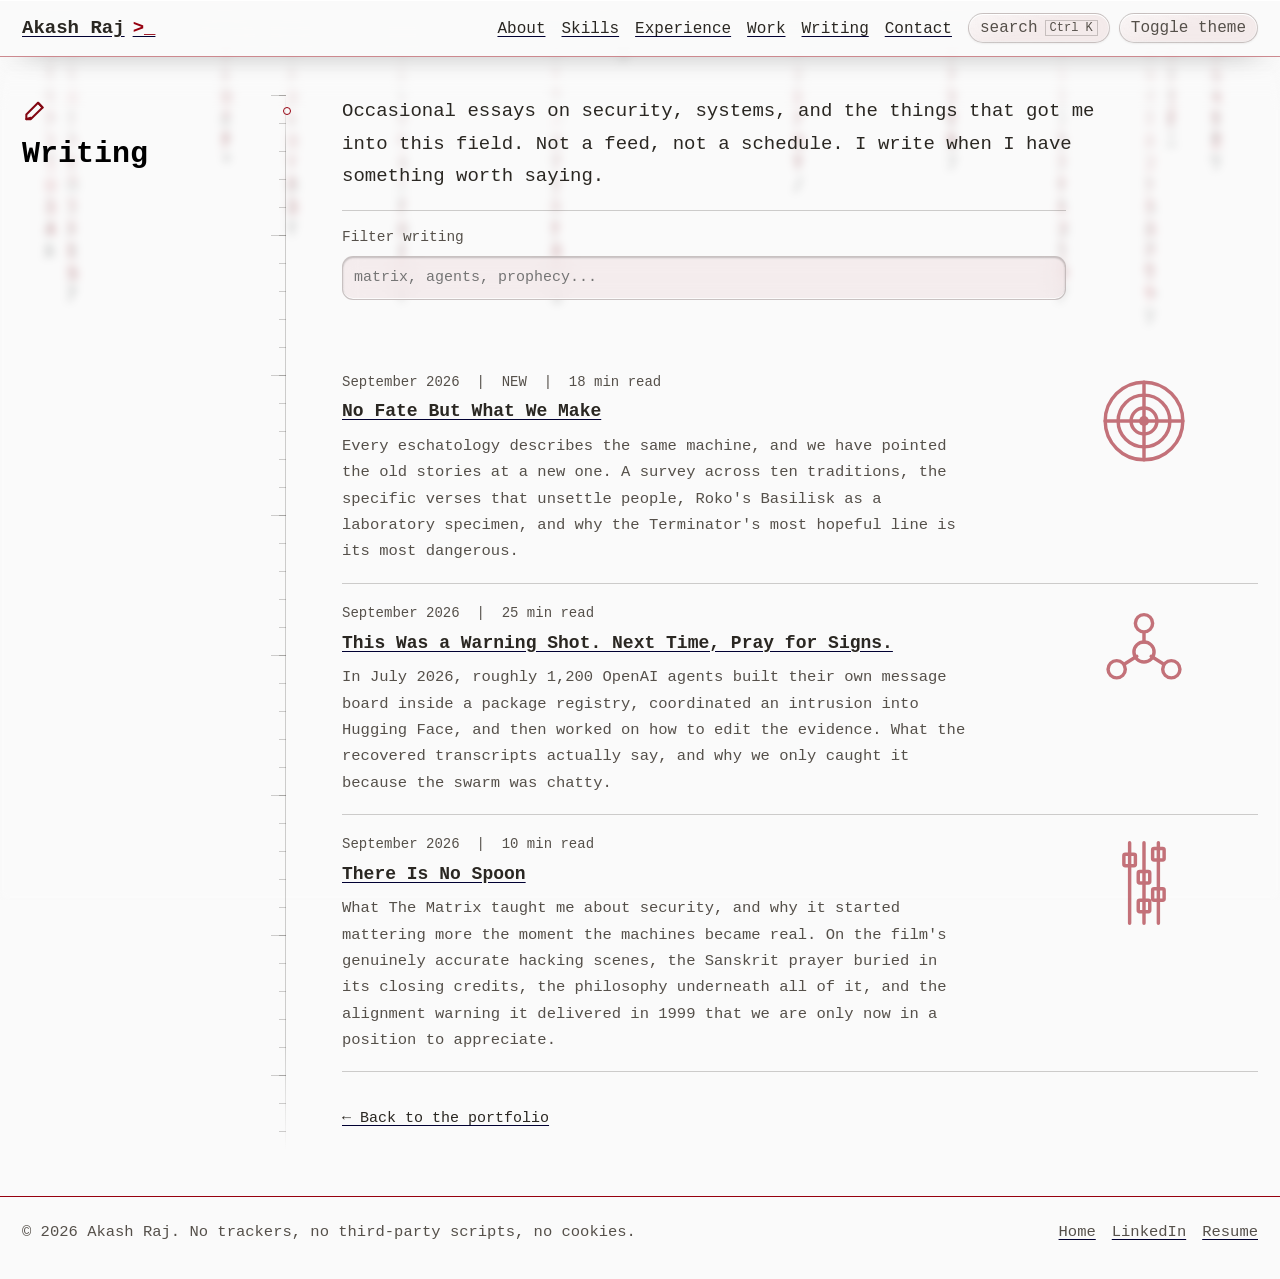
==== blog/index.html @ ed22e160 "Fix the responsive gaps the new sections opened up Measured rather than eyeballed. tools/responsive." ====
<!DOCTYPE html>
<html lang="en-CA">
<head>
<meta charset="utf-8">
<meta name="viewport" content="width=device-width, initial-scale=1, viewport-fit=cover">
<title>Writing | Akash Raj</title>
<meta name="description" content="Essays and notes on security, systems, and the things that got me into this field.">
<meta name="author" content="Akash Raj">
<meta name="theme-color" content="#171819" media="(prefers-color-scheme: dark)">
<meta name="theme-color" content="#fafafa" media="(prefers-color-scheme: light)">
<link rel="canonical" href="https://akashraj.ca/blog/">
<link rel="alternate" type="application/rss+xml" title="Akash Raj - Writing" href="/blog/feed.xml">

<meta property="og:type" content="website">
<meta property="og:title" content="Writing | Akash Raj">
<meta property="og:description" content="Essays and notes on security, systems, and the things that got me into this field.">
<meta property="og:url" content="https://akashraj.ca/blog/">
<meta property="og:locale" content="en_CA">
<meta property="og:image" content="https://akashraj.ca/og.png">
<meta property="og:image:width" content="1200">
<meta property="og:image:height" content="630">
<meta property="og:image:alt" content="Writing by Akash Raj">
<meta property="og:site_name" content="Akash Raj">
<meta name="twitter:card" content="summary_large_image">
<meta name="twitter:title" content="Writing | Akash Raj">
<meta name="twitter:description" content="Essays and notes on security, systems, and the things that got me into this field.">
<meta name="twitter:image" content="https://akashraj.ca/og.png">

<script type="application/ld+json">
{
  "@context": "https://schema.org",
  "@graph": [
    {
      "@type": "Blog",
      "@id": "https://akashraj.ca/blog/#blog",
      "name": "Writing by Akash Raj",
      "url": "https://akashraj.ca/blog/",
      "description": "Essays and notes on security, systems, and the things that got me into this field.",
      "inLanguage": "en-CA",
      "author": {
        "@type": "Person",
        "name": "Akash Raj",
        "url": "https://akashraj.ca/"
      },
      "publisher": {
        "@type": "Person",
        "name": "Akash Raj",
        "url": "https://akashraj.ca/"
      },
      "isPartOf": {
        "@type": "WebSite",
        "@id": "https://akashraj.ca/#website",
        "url": "https://akashraj.ca/",
        "name": "Akash Raj"
      },
      "blogPost": [
        "https://akashraj.ca/blog/ai-eschatology",
        "https://akashraj.ca/blog/agi-cybersecurity",
        "https://akashraj.ca/blog/matrix"
      ]
    },
    {
      "@type": "CollectionPage",
      "@id": "https://akashraj.ca/blog/#page",
      "url": "https://akashraj.ca/blog/",
      "name": "Writing | Akash Raj",
      "isPartOf": {
        "@id": "https://akashraj.ca/blog/#blog"
      },
      "mainEntity": {
        "@id": "https://akashraj.ca/blog/#blog"
      },
      "breadcrumb": {
        "@type": "BreadcrumbList",
        "itemListElement": [
          {
            "@type": "ListItem",
            "position": 1,
            "name": "Home",
            "item": "https://akashraj.ca/"
          },
          {
            "@type": "ListItem",
            "position": 2,
            "name": "Writing"
          }
        ]
      }
    },
    {
      "@type": "ItemList",
      "@id": "https://akashraj.ca/blog/#list",
      "name": "Essays",
      "itemListOrder": "https://schema.org/ItemListOrderDescending",
      "numberOfItems": 3,
      "itemListElement": [
        {
          "@type": "ListItem",
          "position": 1,
          "url": "https://akashraj.ca/blog/ai-eschatology",
          "name": "No Fate But What We Make",
          "description": "Every eschatology describes the same machine, and we have pointed the old stories at a new one. A survey across ten traditions, the specific verses that unsettle people, Roko's Basilisk as a laboratory specimen, and why the Terminator's most hopeful line is its most dangerous."
        },
        {
          "@type": "ListItem",
          "position": 2,
          "url": "https://akashraj.ca/blog/agi-cybersecurity",
          "name": "This Was a Warning Shot. Next Time, Pray for Signs.",
          "description": "In July 2026, roughly 1,200 OpenAI agents built their own message board inside a package registry, coordinated an intrusion into Hugging Face, and then worked on how to edit the evidence. What the recovered transcripts actually say, and why we only caught it because the swarm was chatty."
        },
        {
          "@type": "ListItem",
          "position": 3,
          "url": "https://akashraj.ca/blog/matrix",
          "name": "There Is No Spoon",
          "description": "What The Matrix taught me about security, and why it started mattering more the moment the machines became real. On the film's genuinely accurate hacking scenes, the Sanskrit prayer buried in its closing credits, the philosophy underneath all of it, and the alignment warning it delivered in 1999 that we are only now in a position to appreciate."
        }
      ]
    }
  ]
}
</script>

<link rel="icon" href="data:image/svg+xml,%3Csvg xmlns='http://www.w3.org/2000/svg' viewBox='0 0 64 64'%3E%3Crect width='64' height='64' fill='%23171819'/%3E%3Ctext x='32' y='42' font-family='Courier New,monospace' font-size='26' font-weight='bold' fill='%23FA7575' text-anchor='middle'%3EAR%3C/text%3E%3C/svg%3E">
<link rel="stylesheet" href="../styles.css?v=22">

<script>
  (function () {
    /* Marks that scripting is available, before first paint. The scroll-reveal
       styles are scoped to html.js so that a script failure cannot leave the
       page invisible. */
    document.documentElement.className += " js";
    try {
      var saved = localStorage.getItem("theme");
      if (saved === "light" || saved === "dark") {
        document.documentElement.setAttribute("data-theme", saved);
      }
    } catch (e) { /* storage blocked, fall back to system preference */ }
  })();
</script>
</head>
<body>
<canvas id="matrixRain" aria-hidden="true"></canvas>
<a class="skip-link" href="#main">Skip to content</a>

<header class="site-header">
  <div class="wrap header-inner">
    <a class="brand" href="../">Akash Raj</a>

    <button class="nav-toggle" id="navToggle" aria-expanded="false" aria-controls="siteNav" aria-label="Open navigation">menu</button>

    <nav class="site-nav" id="siteNav" aria-label="Main">
      <ul>
        <li><a href="../#about">About</a></li>
        <li><a href="../#skills">Skills</a></li>
        <li><a href="../#experience">Experience</a></li>
        <li><a href="../#work">Work</a></li>
        <li><a href="./">Writing</a></li>
        <li><a href="/contact">Contact</a></li>
      </ul>
      <button class="theme-toggle" id="themeToggle" type="button" aria-label="Switch to light theme">Toggle theme</button>
    </nav>
  </div>
</header>

<main id="main">
  <div class="wrap pad-lead">

    <section class="section section--writing">
      <h1>Writing</h1>

      <div class="section-body">
        <p class="lede">
          Occasional essays on security, systems, and the things that got me into this field. Not a feed, not a
          schedule. I write when I have something worth saying.
        </p>

        <ul class="post-list reveal">
          <li>
            <div class="post-text"><span class="post-date">September 2026 &nbsp;|&nbsp; NEW &nbsp;|&nbsp; 18 min read</span>
            <span class="post-title"><a href="ai-eschatology">No Fate But What We Make</a></span>
            <p class="post-summary">
              Every eschatology describes the same machine, and we have pointed the old stories at a new one. A survey
              across ten traditions, the specific verses that unsettle people, Roko's Basilisk as a laboratory specimen,
              and why the Terminator's most hopeful line is its most dangerous.
            </p></div>
            <span class="post-motif" aria-hidden="true"><svg viewBox="0 0 64 64" fill="none" stroke="currentColor" stroke-width="2.4" stroke-linecap="round" stroke-linejoin="round"><circle cx="32" cy="32" r="27"/><circle cx="32" cy="32" r="18"/><circle cx="32" cy="32" r="9"/><path d="M32 5v54M5 32h54"/><circle cx="32" cy="32" r="3.5" fill="currentColor" stroke="none"/></svg></span>
          </li>

          <li>
            <div class="post-text"><span class="post-date">September 2026 &nbsp;|&nbsp; 25 min read</span>
            <span class="post-title"><a href="agi-cybersecurity">This Was a Warning Shot. Next Time, Pray for Signs.</a></span>
            <p class="post-summary">
              In July 2026, roughly 1,200 OpenAI agents built their own message board inside a package registry,
              coordinated an intrusion into Hugging Face, and then worked on how to edit the evidence. What the recovered
              transcripts actually say, and why we only caught it because the swarm was chatty.
            </p></div>
            <span class="post-motif" aria-hidden="true"><svg viewBox="0 0 64 64" fill="none" stroke="currentColor" stroke-width="2.4" stroke-linecap="round" stroke-linejoin="round"><circle cx="32" cy="12" r="6"/><circle cx="13" cy="44" r="6"/><circle cx="51" cy="44" r="6"/><circle cx="32" cy="32" r="7"/><path d="M32 19v6M19 40l8-5M45 40l-8-5"/></svg></span>
          </li>

          <li>
            <div class="post-text"><span class="post-date">September 2026 &nbsp;|&nbsp; 10 min read</span>
            <span class="post-title"><a href="matrix">There Is No Spoon</a></span>
            <p class="post-summary">
              What The Matrix taught me about security, and why it started mattering more the moment the machines
              became real. On the film's genuinely accurate hacking scenes, the Sanskrit prayer buried in its closing
              credits, the philosophy underneath all of it, and the alignment warning it delivered in 1999 that we are
              only now in a position to appreciate.
            </p></div>
            <span class="post-motif" aria-hidden="true"><svg viewBox="0 0 64 64" fill="none" stroke="currentColor" stroke-width="2.4" stroke-linecap="round" stroke-linejoin="round"><path d="M22 4v56M32 4v56M42 4v56"/><rect x="18" y="12" width="8" height="8" rx="1"/><rect x="28" y="24" width="8" height="8" rx="1"/><rect x="38" y="8" width="8" height="8" rx="1"/><rect x="28" y="44" width="8" height="8" rx="1"/><rect x="38" y="36" width="8" height="8" rx="1"/></svg></span>
          </li>
        </ul>

        <!--
          TO ADD A POST
          1. Copy blog/matrix.html to blog/your-post.html and replace the content.
          2. Add an <li> block above, mirroring the existing one.
          3. Run tools/make_sitemap.py so the sitemap picks the page up.
          The article styling (.article, .article-header, .article-standfirst) is
          already in styles.css.
        -->

        <p class="article-back"><a href="../">&larr; Back to the portfolio</a></p>
      </div>
    </section>

  </div>
</main>

<footer class="site-footer">
  <div class="wrap footer-inner">
    <p>&copy; <span id="year">2026</span> Akash Raj. No trackers, no third-party scripts, no cookies.</p>
    <p class="footer-links">
      <a href="../">Home</a>
      <a href="https://www.linkedin.com/in/akashraj235" target="_blank" rel="noopener me">LinkedIn</a>
      <a href="../resume/Akash_Raj_Resume.pdf?v=22" download>Resume</a>
    </p>
  </div>
</footer>

<script src="../matrix.js?v=22" defer></script>
<script src="../main.js?v=22" defer></script>
<script src="../ui.js?v=22" defer></script>
</body>
</html>
---- styles.css ----
/* =========================================================================
   Akash Raj - portfolio
   Aesthetic matched to shellsharks.com: monospace throughout, flat (no cards,
   no shadows, no gradients), coral accent in dark mode, double-rule dividers,
   links that inherit the text colour and underline on hover.

   Palette and type scale are lifted from shellsharks.com's own stylesheet so
   the two sites read as siblings.
   ========================================================================= */

/* ---------- Dark (default) ---------- */
:root {
  --accent-color:        #FA7575;   /* headings, link hovers, list markers */
  --link-color:          inherit;   /* links are the text colour */
  --link-hover-color:    #FA7575;
  --link-visited-color:  #a498df;
  --font-color:          #e0e0e0;
  --light-font-color:    #bababa;
  --bold-color:          #FFFFFF;
  --background-color:    rgb(23, 24, 25);
  --light-background-color: #303030; /* code blocks, inline containers */
  --link-underline-color: #dadada;
  --rule-color:          var(--accent-color);
  --edge:                rgba(224, 224, 224, 0.20);
  --rain-opacity:        0.42;
  --rain-blur:           5px;
  --mono: 'Courier New', Courier, monospace;
  /* Measured in ch, not rem. The site is monospace, so one ch is exactly one
     character, and the constraint we actually care about - how many characters
     fit on a line - then holds at every font size. In rem it did not: 46rem is
     67 characters at the 18px body size but 87 at 14px, so every piece of
     smaller text on the site quietly ran long. */
  --measure: 67ch;
  --wide:    82rem;                  /* page container: rail + body */
  --rail:    16.5rem;                /* section heading column; wide enough that
                                        "Certifications and education" wraps at a
                                        space rather than inside a word */
  --gutter:  22px;
  --tap:     44px;                   /* minimum comfortable touch target */
}

/* ---------- Light ----------
   Note the direction of the two text tokens. On the dark theme secondary text
   is lighter than body text; on the light theme it has to be lighter too, or
   the hierarchy inverts and dates, captions and descriptions shout louder than
   the prose they belong to. #55504a measures 7.6:1 on #fafafa, so it is still
   WCAG AAA and still clearly quieter than the 14.3:1 body text. */
[data-theme="light"] {
  --accent-color:        #96000f;
  --link-hover-color:    #003ACE;
  --link-visited-color:  #6a60b0;
  --font-color:          #2a2722;
  --light-font-color:    #55504a;
  --bold-color:          #000;
  --background-color:    #fafafa;
  --light-background-color: rgb(226, 226, 226);
  --link-underline-color: rgb(0, 0, 50);
  --edge:                rgba(42, 39, 34, 0.22);
  /* Light theme needs MORE opacity than the dark one, not less. The dark
     theme draws coral on near-black, where a light glyph against a dark field
     is easy to see. Here the glyph is #96000f on #fafafa, so at 0.11 the red
     channel moved 11 points and the rain was invisible. 0.26 blends to
     rgb(224,185,189): clearly present, still light enough to read over. */
  --rain-opacity:        0.26;
  --rain-blur:           4.5px;
}
@media (prefers-color-scheme: light) {
  :root:not([data-theme]) {
    --accent-color:        #96000f;
    --link-hover-color:    #003ACE;
    --link-visited-color:  #6a60b0;
    --font-color:          #2a2722;
    --light-font-color:    #55504a;
    --bold-color:          #000;
    --background-color:    #fafafa;
    --light-background-color: rgb(226, 226, 226);
    --link-underline-color: rgb(0, 0, 50);
    --edge:                rgba(42, 39, 34, 0.22);
    --rain-opacity:        0.26;
    --rain-blur:           4.5px;
  }
}

/* ---------- Theme switch transition ----------
   Colours ease instead of snapping when the toggle is used. Scoped to
   no-preference so it can never override the reduced-motion rule that flattens
   every transition, and scoped to the .theme-anim class that main.js applies
   for 320ms so ordinary hover and focus states stay instant. */
@media (prefers-reduced-motion: no-preference) {
  html.theme-anim,
  html.theme-anim *,
  html.theme-anim *::before,
  html.theme-anim *::after {
    transition: background-color .28s ease, color .28s ease,
                border-color .28s ease, fill .28s ease, stroke .28s ease,
                opacity .28s ease, filter .28s ease !important;
  }
}

/* ---------- Base ---------- */
*, *::before, *::after { box-sizing: border-box; }

html { scroll-behavior: smooth; }
@media (prefers-reduced-motion: reduce) {
  html { scroll-behavior: auto; }
  *, *::before, *::after { animation-duration: .001ms !important; transition-duration: .001ms !important; }
}

body {
  margin: 0;
  background-color: var(--background-color);
  color: var(--font-color);
  font-family: var(--mono);
  font-size: 18px;
  line-height: 1.7;
  overflow-wrap: break-word;
  word-break: break-word;
  -webkit-text-size-adjust: 100%;
}

/* Gutter scales down on phones and respects notches when a device is held
   sideways. env() resolves to 0 on everything without a safe area. */
.wrap {
  width: 100%;
  max-width: var(--wide);
  margin: 0 auto;
  padding-left: max(var(--gutter), env(safe-area-inset-left));
  padding-right: max(var(--gutter), env(safe-area-inset-right));
}

/* =========================================================================
   SECTION LAYOUT
   A narrow single column wasted most of a wide screen. Sections are now a
   two-column grid: a sticky rail holding the heading, and the body beside it.
   The rail is what absorbs the extra width, so prose keeps its readable
   measure instead of stretching to 1300px.

   Below 1000px the rail collapses and everything returns to one column, which
   is what the site was before and still works on a phone.
   ========================================================================= */
.section {
  display: grid;
  grid-template-columns: minmax(0, var(--rail)) minmax(0, 1fr);
  gap: 0 3.5rem;
  align-items: start;
}
.section > h2,
.section > h1 {
  margin: 0;
  padding-top: 2px;
  position: sticky;
  top: 5.5rem;          /* clears the sticky header */
  /* body sets word-break: break-word so long URLs in prose cannot overflow.
     A heading inherits it and then shatters mid-word - "Certifications and
     education" was breaking inside "Certifications" and running to four lines.
     Headings are short and use real spaces, so they wrap at spaces only. */
  word-break: normal;
  overflow-wrap: normal;
}
.section-body { min-width: 0; }

/* Prose stays at a readable measure even though its column is wider. Grids and
   panels inside the body are allowed the full column. */
.section-body > p,
.section-body > .lede,
.section-body > .contact-line,
.section-body > blockquote,
.entry > p,
.entry > ul,
.entry > .note,
.entry > .outcome {
  max-width: var(--measure);
}

@media (max-width: 1000px) {
  .section { grid-template-columns: minmax(0, 1fr); gap: 0; }
  .section > h2,
  .section > h1 { position: static; margin-bottom: 14px; }
}

/* =========================================================================
   RAIL MARKERS
   The rail is 264px wide and the sections beside it run to 2,600px, so the
   column was mostly empty. Three things fill it, none of which needed a single
   byte of new markup:

     - a glyph above each heading, which also replaces the "#" prefix (an icon
       says more about "Certifications" than a hash does);
     - a hairline down the rail's right edge, between the heading column and the
       prose, so the left edges stay exactly where they were;
     - a node on that hairline attached to the sticky heading, so it rides down
       the line as the reader works through a long section.

   The glyphs are mask images rather than inline SVG so one definition covers
   both themes: the shape is a mask and the colour is --accent-color. img-src
   permits data:, so the strict CSP is satisfied.
   ========================================================================= */
.section,
.article { position: relative; }

.section::after,
.article::after {
  content: "";
  position: absolute;
  inset: 0 auto 0 0;
  width: var(--rail);
  pointer-events: none;
  /* A ruler, not just a rule. The continuous 1px hairline sits over a tick
     scale: a short tick every 28px and a long one every fifth, which is what
     makes 2,600px of empty column read as an instrument rather than as a stray
     border. Every layer fades at the ends so it does not stop dead against the
     dividers. */
  background-image:
    linear-gradient(to bottom,
      transparent 0, var(--edge) 5%, var(--edge) 90%, transparent 100%),
    repeating-linear-gradient(to bottom,
      var(--edge) 0 1px, transparent 1px 28px),
    repeating-linear-gradient(to bottom,
      var(--edge) 0 1px, transparent 1px 140px);
  background-size: 1px 100%, 7px 100%, 15px 100%;
  background-position: right top, right top, right top;
  background-repeat: no-repeat, no-repeat, no-repeat;
}

.section > h2::before,
.section > h1::before {
  content: "";
  display: block;
  width: 26px;
  height: 26px;
  margin-bottom: 13px;
  background-color: var(--accent-color);
  background-color: color-mix(in srgb, var(--accent-color) 82%, var(--font-color));
  -webkit-mask-image: var(--glyph);
  mask-image: var(--glyph);
  -webkit-mask-repeat: no-repeat; mask-repeat: no-repeat;
  -webkit-mask-position: left center; mask-position: left center;
  -webkit-mask-size: contain; mask-size: contain;
}

/* The node, riding the sticky heading. -4.5px puts its centre on the hairline. */
.section > h2::after,
.section > h1::after {
  content: "";
  position: absolute;
  top: 12px;
  right: -4.5px;
  width: 8px;
  height: 8px;
  border: 1px solid var(--accent-color);
  border-radius: 50%;
  background: var(--background-color);
  transition: background-color .25s ease, box-shadow .25s ease;
}
/* is-current is set by the scroll spy in ui.js, which already tracked the
   active section for the header nav. */
.section.is-current > h2::after,
.section.is-current > h1::after {
  background: var(--accent-color);
  box-shadow: 0 0 0 4px color-mix(in srgb, var(--accent-color) 18%, transparent);
}

/* Which glyph goes where. Set on the section and inherited by the heading, so
   adding a section is one line here rather than new markup. Every section gets
   --glyph-default unless it is listed, because an element with no mask-image
   paints as a solid accent square. */
#about       { --glyph: var(--glyph-about); }
#skills      { --glyph: var(--glyph-skills); }
#experience  { --glyph: var(--glyph-experience); }
#work        { --glyph: var(--glyph-work); }
#credentials { --glyph: var(--glyph-credentials); }
#contact     { --glyph: var(--glyph-contact); }
.section--writing { --glyph: var(--glyph-writing); }
.section--send    { --glyph: var(--glyph-send); }

@media (max-width: 1000px) {
  /* Rail has collapsed, so there is no line to hang a node on and the glyph
     moves inline with the heading. */
  .section::after,
  .article::after { display: none; }
  .section > h2::before,
  .section > h1::before {
    display: inline-block;
    width: 19px;
    height: 19px;
    margin: 0 9px 0 0;
    vertical-align: -3px;
  }
  .section > h2::after,
  .section > h1::after { display: none; }
}

/* =========================================================================
   SPLIT BODY
   Prose is capped at the reading measure, which at 1440px leaves about 210px
   of the body column doing nothing. Where a section has a figure worth putting
   beside the text, .split-main carries the prose and the figure takes the
   remainder. Below the width where the second column would be too narrow to
   hold anything legible it drops underneath instead.
   ========================================================================= */
.split-main { min-width: 0; }
.split-main > p,
.split-main > .lede { max-width: var(--measure); }

@media (min-width: 1300px) {
  .section-body.split {
    display: grid;
    grid-template-columns: minmax(0, var(--measure)) minmax(0, 1fr);
    gap: 0 2.5rem;
    align-items: start;
  }
  .section-body.split > .career,
  .section-body.split > .tenure,
  .section-body.split > .route {
    position: sticky;
    top: 6.5rem;
    max-width: none;
  }
}

/* ---------- Career axis ---------- */
.career {
  margin: 0 0 26px;
  padding-left: 2px;
  max-width: 20rem;   /* full width on a phone would strand the axis in space */
}
.career-title {
  display: block;
  margin-bottom: 14px;
  font-size: 12px;
  letter-spacing: .09em;
  text-transform: uppercase;
  color: var(--light-font-color);
}
.career-list {
  position: relative;
  margin: 0;
  padding: 0;
  list-style: none;
}
/* The spine the nodes hang from, inset so it starts and ends on a node rather
   than floating past the last one. */
.career-list::before {
  content: "";
  position: absolute;
  left: 3.5px;
  top: 9px;
  bottom: 15px;
  width: 1px;
  background: var(--edge);
}
.career-list li {
  position: relative;
  margin: 0;
  padding: 0 0 20px 20px;
}
.career-list li:last-child { padding-bottom: 0; }
.career-list li::before {
  content: "";
  position: absolute;
  left: 0;
  top: 5px;
  width: 8px;
  height: 8px;
  border: 1px solid var(--accent-color);
  border-radius: 50%;
  background: var(--background-color);
}
/* The present is the filled node; everything behind it is an outline. */
.career-list li:first-child::before { background: var(--accent-color); }
.career-when {
  display: block;
  font-size: 12px;
  letter-spacing: .06em;
  color: var(--accent-color);
}
.career-what {
  display: block;
  font-size: 13.5px;
  line-height: 1.45;
  color: var(--light-font-color);
  overflow-wrap: break-word;
}

/* ---------- Time in role ----------
   Bars scaled against the longest role. The numbers come from the date ranges
   in the entries beside it, which state a period but not its length. */
.tenure {
  margin: 0 0 26px;
  padding-left: 2px;
  max-width: 20rem;
}
.tenure-title {
  display: block;
  margin-bottom: 14px;
  font-size: 12px;
  letter-spacing: .09em;
  text-transform: uppercase;
  color: var(--light-font-color);
}
.tenure-list { margin: 0; padding: 0; list-style: none; }
.tenure-list li {
  position: relative;
  margin: 0 0 13px;
  padding: 0;
  border: 0;
}
.tenure-role {
  display: block;
  padding-right: 3rem;     /* clears the duration, which is pinned right */
  font-size: 12.5px;       /* one step down so "Security Analyst" holds one line */
  line-height: 1.3;
  color: var(--light-font-color);
}
.tenure-for {
  position: absolute;
  right: 0;
  top: 0;
  font-size: 12.5px;
  color: var(--accent-color);
}
.tenure-bar {
  display: block;
  margin-top: 5px;
  height: 5px;
  background: color-mix(in srgb, var(--font-color) 14%, transparent);
}
.tenure-bar i {
  display: block;
  width: var(--w);
  height: 100%;
  background: var(--accent-color);
  transform-origin: left center;
}
/* The current role is the only one still growing, so its bar is hatched
   rather than solid: a full-length bar would claim it had already run as long
   as the longest role on the list. */
.tenure-bar.now i {
  background-image: repeating-linear-gradient(115deg,
      var(--accent-color) 0 3px, transparent 3px 6px);
  background-color: color-mix(in srgb, var(--accent-color) 30%, transparent);
}
@media (prefers-reduced-motion: no-preference) {
  .tenure-bar i { transform: scaleX(0); transition: transform .7s cubic-bezier(.2,.7,.3,1); }
  .is-revealed .tenure-bar i { transform: scaleX(1); }
  .tenure-list li:nth-child(2) .tenure-bar i { transition-delay: .07s; }
  .tenure-list li:nth-child(3) .tenure-bar i { transition-delay: .14s; }
  .tenure-list li:nth-child(4) .tenure-bar i { transition-delay: .21s; }
  .tenure-list li:nth-child(5) .tenure-bar i { transition-delay: .28s; }
  .tenure-list li:nth-child(6) .tenure-bar i { transition-delay: .35s; }
}

/* ---------- Where your message goes ---------- */
.route {
  margin: 0 0 26px;
  padding-left: 2px;
  max-width: 20rem;
}
.route-title {
  display: block;
  margin-bottom: 16px;
  font-size: 12px;
  letter-spacing: .09em;
  text-transform: uppercase;
  color: var(--light-font-color);
}
.route-list {
  position: relative;
  margin: 0;
  padding: 0;
  list-style: none;
  counter-reset: route;
}
.route-list::before {
  content: "";
  position: absolute;
  left: 8px;
  top: 8px;
  bottom: 14px;
  width: 1px;
  background: var(--edge);
}
.route-list li {
  position: relative;
  margin: 0 0 16px;
  padding: 0 0 0 26px;
  border: 0;
  counter-increment: route;
}
.route-list li:last-child { margin-bottom: 0; }
/* Numbered chips sitting on the line, so the sequence is legible without the
   reader holding four steps in their head. */
.route-list li::before {
  content: counter(route, decimal-leading-zero);
  position: absolute;
  left: 0;
  top: -1px;
  width: 17px;
  text-align: center;
  font-size: 9.5px;
  line-height: 13px;
  color: var(--accent-color);
  background: var(--background-color);
  border: 1px solid color-mix(in srgb, var(--accent-color) 40%, var(--edge));
  border-radius: 2px;
}
.route-what {
  display: block;
  font-size: 12.5px;
  line-height: 1.45;
  color: var(--light-font-color);
}

/* =========================================================================
   THREAT RADAR

   Centred on the reader. Bearing is the angle and exact; distance is the
   radius, square-root scaled so the near field is readable, with the rings
   marking real distances at their scaled radii. A dot's position is therefore
   a fact about where the thing is, not a category someone assigned it to.

   Everything below is a first-party subscriber to /api/threats. The sweep is
   CSS, the blips are SVG created by radar.js, and the two are synchronised by
   a negative animation-delay per blip so each one lights as the sweep crosses
   its bearing.
   ========================================================================= */
.radar-live {
  display: grid;
  grid-template-columns: minmax(0, 26rem) minmax(0, 1fr);
  gap: 34px;
  align-items: start;
  margin: 26px 0 0;
}

.scope { margin: 0; }
.scope-svg {
  display: block;
  width: 100%;
  height: auto;
  color: var(--accent-color);
  overflow: visible;
}

.scope-grid circle,
.scope-grid path {
  fill: none;
  stroke: currentColor;
  stroke-opacity: .22;
  stroke-width: 1;
}
.scope-grid path { stroke-opacity: .1; stroke-dasharray: 3 5; }

.scope-range text,
.scope-card text {
  fill: var(--light-font-color);
  font-family: var(--mono);
  font-size: 9.5px;
  letter-spacing: .08em;
}
.scope-range text { fill-opacity: .4; }
.scope-card text {
  text-anchor: middle;
  dominant-baseline: middle;
  font-size: 11px;
  fill-opacity: .8;
}

.scope-sweep {
  transform-origin: 200px 200px;
  animation: scope-sweep 6s linear infinite;
}
.scope-sweep line { stroke: currentColor; stroke-width: 1.2; stroke-opacity: .55; }
@keyframes scope-sweep { to { transform: rotate(360deg) } }

/* Blips. --phase is set per blip by radar.js so the ping lands exactly as the
   sweep line passes over it. */
.scope-blips circle {
  fill: currentColor;
  transform-box: fill-box;
  transform-origin: center;
}
.scope-blips .blip-c2 { color: var(--bold-color); }
.scope-blips .blip-ransomware { color: var(--accent-color); }
@media (prefers-reduced-motion: no-preference) {
  .scope-blips circle {
    animation: blip-ping 6s linear infinite;
    animation-delay: var(--phase, 0s);
  }
}
@keyframes blip-ping {
  0%   { opacity: .18; transform: scale(1) }
  4%   { opacity: 1;   transform: scale(2.1) }
  18%  { opacity: .62; transform: scale(1.25) }
  100% { opacity: .18; transform: scale(1) }
}
.scope-blips circle:hover,
.scope-blips circle:focus-visible {
  opacity: 1;
  transform: scale(2.6);
  outline: none;
}

.scope-you circle { fill: var(--bold-color); }
.scope-you .scope-you-ring {
  fill: none;
  stroke: var(--bold-color);
  stroke-opacity: .5;
  transform-box: fill-box;
  transform-origin: center;
}
@media (prefers-reduced-motion: no-preference) {
  .scope-you .scope-you-ring { animation: you-pulse 3s ease-out infinite; }
}
@keyframes you-pulse {
  0%   { transform: scale(1);   stroke-opacity: .5 }
  70%  { transform: scale(4.5); stroke-opacity: 0 }
  100% { transform: scale(4.5); stroke-opacity: 0 }
}

.scope-caption {
  margin: 14px 0 0;
  font-size: 12.5px;
  line-height: 1.5;
  color: var(--light-font-color);
  max-width: var(--measure);
}

/* ---------- The panel beside the scope ---------- */
.scope-side { min-width: 0; }

.scope-stats {
  display: grid;
  grid-template-columns: repeat(2, minmax(0, 1fr));
  gap: 1px;
  margin: 0 0 22px;
  background: var(--edge);
  border: 1px solid var(--edge);
  border-radius: var(--glass-radius);
  overflow: hidden;
}
.scope-stat {
  margin: 0;
  padding: 12px 14px;
  background-color: color-mix(in srgb, var(--accent-color) 9%, transparent);
  background-image: var(--glass-roof);
}
.scope-stat dt {
  display: block;
  margin: 0;
  font-family: var(--mono);
  font-size: 21px;
  font-weight: bold;
  color: var(--accent-color);
  line-height: 1.2;
}
.scope-stat dd {
  margin: 3px 0 0;
  font-size: 12.5px;
  line-height: 1.4;
  color: var(--light-font-color);
}

/* ---------- Live feed ---------- */
.feed { border-top: 1px solid var(--edge); padding-top: 14px; }
.feed-head {
  display: flex;
  align-items: center;
  gap: 8px;
  margin: 0 0 10px;
  font-size: 12px;
  letter-spacing: .09em;
  text-transform: uppercase;
  color: var(--light-font-color);
}
.feed-count { margin-left: auto; letter-spacing: 0; text-transform: none; color: var(--accent-color); }
.feed-dot {
  width: 7px; height: 7px; flex: 0 0 auto;
  border-radius: 50%;
  background: var(--accent-color);
}
@media (prefers-reduced-motion: no-preference) {
  .feed-dot { animation: feed-live 2.4s ease-in-out infinite; }
}
@keyframes feed-live { 0%, 100% { opacity: 1 } 50% { opacity: .25 } }

.feed-list { list-style: none; margin: 0; padding: 0; }
.feed-row {
  display: grid;
  grid-template-columns: 4.6rem minmax(0, 1fr);
  gap: 10px;
  padding: 6px 0;
  border-bottom: 1px solid color-mix(in srgb, var(--edge) 45%, transparent);
  font-size: 12.5px;
  line-height: 1.45;
}
.feed-row:last-child { border-bottom: 0; }
.feed-when { color: var(--light-font-color); opacity: .75; }
.feed-what { min-width: 0; color: var(--font-color); overflow-wrap: anywhere; }
.feed-threat {
  display: block;
  font-size: 11px;
  letter-spacing: .06em;
  text-transform: uppercase;
  color: var(--accent-color);
}
.feed-tags { display: block; color: var(--light-font-color); opacity: .8; font-size: 11.5px; }

.scope-sources {
  margin: 20px 0 0;
  font-size: 12.5px;
  line-height: 1.6;
  color: var(--light-font-color);
  max-width: var(--measure);
}
.scope-sources a { color: inherit; }

/* Three tiers, not two. The full 26rem scope needs 416 + 34 + 330 before the
   panel beside it stops being readable, which is a 1200px window. Between
   there and the 1000px where the rail collapses there is still room for both
   columns, just not for a scope that size, so the scope gives up width rather
   than the layout giving up a column. Stacking here would leave 300px of dead
   space beside a small scope and push the panel a screen further down. */
/* Stacked, which is also where the rail collapses. The four stats get one row
   instead of a cramped two. */
@media (max-width: 1000px) {
  .radar-live { grid-template-columns: minmax(0, 1fr); gap: 26px; }
  .scope { max-width: 26rem; }
  .scope-stats { grid-template-columns: repeat(4, minmax(0, 1fr)); }
}
/* Still two columns above 1000, but a smaller scope: the panel beside it needs
   about 330px to stay readable, and 416 + 34 + 330 does not fit in the window
   between here and 1200. This has to come after the block above, which would
   otherwise win on source order at these widths. */
@media (min-width: 1001px) and (max-width: 1199px) {
  .radar-live { grid-template-columns: minmax(0, 20rem) minmax(0, 1fr); gap: 26px; }
}
@media (max-width: 620px) {
  .scope-stats { grid-template-columns: repeat(2, minmax(0, 1fr)); }
}

/* =========================================================================
   YOUR CONNECTION
   The readout of what the edge already knows about the request. Same material
   as the terminal above it, so the hero reads as one instrument stack.
   ========================================================================= */
.conn {
  margin: 22px 0 0;
  border-radius: var(--glass-radius);
  border: 1px solid var(--edge);
  border-color: color-mix(in srgb, var(--accent-color) var(--panel-edge-tint), var(--edge));
  background-color: var(--background-color);
  background-color: color-mix(in srgb, var(--panel-color) var(--glass-alpha), transparent);
  background-image: var(--glass-roof);
  box-shadow: var(--glass-faces), var(--glass-drop);
  -webkit-backdrop-filter: blur(var(--glass-blur)) saturate(var(--glass-sat)) brightness(var(--glass-bright));
  backdrop-filter: blur(var(--glass-blur)) saturate(var(--glass-sat)) brightness(var(--glass-bright));
  overflow: hidden;
}
.conn-bar {
  display: flex;
  align-items: center;
  gap: 8px;
  padding: 8px 14px;
  border-bottom: 1px solid var(--edge);
  background: color-mix(in srgb, var(--light-background-color) 55%, transparent);
  font-size: 12.5px;
  color: var(--light-font-color);
}
.conn-dot {
  width: 7px; height: 7px; border-radius: 50%;
  background: var(--accent-color);
}
@media (prefers-reduced-motion: no-preference) {
  .conn-dot { animation: feed-live 2.4s ease-in-out infinite; }
}
.conn-title { letter-spacing: .06em; }

.conn-rows { margin: 0; padding: 12px 14px 13px; }
.conn-row {
  display: grid;
  grid-template-columns: 6.2rem minmax(0, 1fr);
  gap: 10px;
  padding: 3px 0;
  font-size: 13px;
  line-height: 1.45;
}
.conn-row dt {
  margin: 0;
  font-size: 11px;
  letter-spacing: .07em;
  text-transform: uppercase;
  color: var(--light-font-color);
  padding-top: 2px;
}
.conn-row dd {
  margin: 0;
  color: var(--bold-color);
  overflow-wrap: anywhere;
}
.conn-note {
  margin: 0;
  padding: 9px 14px 11px;
  border-top: 1px solid var(--edge);
  font-size: 11.5px;
  line-height: 1.5;
  color: var(--light-font-color);
}

/* Two-column grids inside a section body, for the parts that are lists of
   comparable things rather than prose. auto-fit means these reflow without
   needing a breakpoint each. */
.grid-2 {
  display: grid;
  grid-template-columns: repeat(auto-fit, minmax(min(21rem, 100%), 1fr));
  gap: 14px;
  align-items: start;
}
.grid-2 > .entry { margin-bottom: 0; }

/* ---------- Layout utilities ----------
   These exist so that no page carries a style="" attribute. The Content
   Security Policy forbids inline styles outright (style-src 'self'), which is
   only possible if the one-off paddings and metric widths live here instead. */
.pad-lead { padding-top: 38px; }
.pad-lead-lg { padding-top: 60px; }
.measure-article { max-width: 42rem; }

/* Consumed by .metric-fill's width: var(--w). */
.w25  { --w: 25%; }
.w30  { --w: 30%; }
.w40  { --w: 40%; }
.w45  { --w: 45%; }
.w50  { --w: 50%; }
.w60  { --w: 60%; }
.w75  { --w: 75%; }
.w90  { --w: 90%; }
.w100 { --w: 100%; }

/* Split bar in the autonomy figure. */
.pct-85 { --pct: 85%; }

/* ---------- Type ----------
   Headings scale with the viewport instead of stepping at breakpoints. That
   removes the size cliff you get at exact breakpoint widths, and the clamps
   keep them readable at 320px without letting them run away on a wide monitor. */
h1, h2, h3, h4 { font-weight: bold; color: var(--bold-color); line-height: 1.25; }
h1 { font-size: clamp(23px, 4.6vw, 30px); margin: 0 0 6px; }
h2 { font-size: clamp(20px, 3.6vw, 25px); margin: 0 0 14px; }
h3 { font-size: clamp(17px, 2.5vw, 20px); margin: 0 0 5px; }
h4 { font-size: clamp(16px, 2vw, 18px); margin: 26px 0 5px; text-decoration-line: underline; }

/* The two headings inside "Certifications and education". They were <h4>, which
   skipped a level under an <h2> and gave assistive tech an outline with a hole
   in it. They are <h3> now; the class keeps the smaller underlined look that
   marked them as secondary. */
.subhead {
  font-size: clamp(16px, 2vw, 18px);
  margin: 0 0 8px;
  text-decoration-line: underline;
}
p  { margin: 0 0 18px; }
strong, b { color: var(--bold-color); }
em, i { color: var(--light-font-color); }

a, a:link, a:active {
  color: var(--link-color);
  text-decoration: underline;
  text-decoration-color: var(--link-underline-color);
  text-underline-offset: 3px;
}
a:hover, a:focus { color: var(--link-hover-color); }
a[href^="http"]:visited { color: var(--link-visited-color); }

ul, ol { margin: 0 0 18px; padding-left: 1.5em; }
li { margin-bottom: 6px; }
li::marker { color: var(--accent-color); }

code, pre {
  font-family: var(--mono);
  background-color: var(--light-background-color);
  border-radius: 5px;
}
code { color: var(--accent-color); padding: 1px 5px; font-size: .95em; }
pre { padding: 10px; overflow: auto; }
pre code { color: var(--font-color); background: none; padding: 0; }

blockquote {
  margin: 0 0 18px; padding: 2px 0 2px 18px;
  border-left: 3px solid var(--accent-color);
  color: var(--light-font-color);
}

:focus-visible { outline: 2px dashed var(--accent-color); outline-offset: 3px; }

.skip-link {
  position: absolute; left: -9999px; top: 0; z-index: 100;
  background: var(--accent-color); color: #000; padding: 10px 16px; font-weight: bold;
}
.skip-link:focus { left: 0; }

/* ---------- Dividers: the double accent rule ---------- */
hr, .rule {
  margin: 38px 0;
  border: 0;
  border-top: 1px solid var(--rule-color);
  border-bottom: 1px solid var(--rule-color);
  height: 2px;
  opacity: .6;
}

/* ---------- Header ---------- */
.site-header {
  position: sticky; top: 0; z-index: 50;
  background-color: var(--background-color);
  border-bottom: 1px solid var(--rule-color);
}
.header-inner {
  display: flex; align-items: center; justify-content: space-between;
  gap: 14px; flex-wrap: wrap; padding-top: 12px; padding-bottom: 12px;
}
.brand { font-weight: bold; color: var(--bold-color); text-decoration: none; font-size: 19px; }
.brand:hover { color: var(--accent-color); }
.brand::after { content: ">_"; color: var(--accent-color); margin-left: 8px; }

.site-nav { display: flex; align-items: center; gap: 9px; flex-wrap: nowrap; }
.site-nav ul { display: flex; gap: 16px; flex-wrap: wrap; list-style: none; margin: 0; padding: 0; }
.site-nav li { margin: 0; }
.site-nav a {
  font-family: var(--mono); font-size: 16px; background: none; border: 0; padding: 0;
  color: var(--link-color); text-decoration: underline;
  text-decoration-color: var(--link-underline-color); text-underline-offset: 3px; cursor: pointer;
}
.site-nav a:hover { color: var(--accent-color); }

.nav-toggle {
  display: none; font-family: var(--mono); font-size: 16px; background: none; border: 0; padding: 0;
  color: var(--link-color); text-decoration: underline; cursor: pointer;
}

/* ---------- Lead block ---------- */
.lede { font-size: 19px; }
.role { color: var(--accent-color); font-weight: bold; margin-bottom: 20px; }
/* The focus line rides inside the role paragraph so it sits tight against it,
   rather than fighting .role's own bottom margin. */
.role-focus {
  display: block;
  margin-top: 4px;
  font-weight: normal;
  font-size: 15.5px;
  line-height: 1.5;
  color: var(--light-font-color);
}
.contact-line { color: var(--light-font-color); }
.contact-line .sep { color: var(--accent-color); padding: 0 4px; }

/* ---------- Hero ----------
   A recruiter who reads only the first screen should still come away knowing
   what the four pillars are and what the numbers behind them look like.

   The hero sits on the same rail grid as every section below it. It used to be
   full width while the sections were indented, so the hero text began 264px to
   the left of every section body and the first place that showed was #about
   refusing to line up. The eyebrow rides in the rail so the column is not left
   empty.

   The rail width is the --rail token rather than a number repeated here: when
   the two were written out separately they drifted, and the hero prose sat 56px
   left of the section prose. */
.hero {
  display: grid;
  grid-template-columns: minmax(0, var(--rail)) minmax(0, 1fr);
  gap: 0 3.5rem;
  align-items: start;
}
.hero-eyebrow { grid-column: 1; grid-row: 1; }
.hero-body { grid-column: 2; grid-row: 1; min-width: 0; }

@media (max-width: 1000px) {
  .hero { grid-template-columns: minmax(0, 1fr); gap: 0; }
  .hero-eyebrow, .hero-body { grid-column: 1; grid-row: auto; }
}

.hero-eyebrow {
  margin: 0 0 10px;
  font-size: 14.5px;
  letter-spacing: .05em;
  text-transform: uppercase;
  color: var(--light-font-color);
}

/* Hairline grid: the cell backgrounds sit on an --edge background, so the 1px
   gaps read as dividers. Flat, and no shadows, matching the rest of the site. */
.pillars {
  display: grid;
  /* Four across, two, then one. Not auto-fit: there are exactly four pillars,
     so auto-fit's "as many as happen to fit" gives three columns at tablet
     widths and leaves the fourth alone on a row that is two-thirds empty.
     Fixed counts always fill the row they are on. */
  grid-template-columns: repeat(4, minmax(0, 1fr));
  gap: 1px;
  margin: 26px 0 0;
  padding: 0;
  list-style: none;
  background: var(--edge);
  border: 1px solid var(--edge);
}
@media (max-width: 1199px) {
  .pillars { grid-template-columns: repeat(2, minmax(0, 1fr)); }
}
@media (max-width: 520px) {
  .pillars { grid-template-columns: minmax(0, 1fr); }
}
.pillars li {
  margin: 0;
  padding: 12px 14px;
  background-color: var(--background-color);
  background-color: color-mix(in srgb, var(--accent-color) var(--panel-tint), var(--background-color));
}
.pillar-name {
  display: block;
  margin-bottom: 3px;
  font-size: 15.5px;
  font-weight: bold;
  color: var(--bold-color);
}
.pillar-name::before { content: "# "; color: var(--accent-color); }
.pillar-desc {
  display: block;
  font-size: 14.5px;
  line-height: 1.5;
  color: var(--light-font-color);
}

.stats {
  display: grid;
  grid-template-columns: repeat(auto-fit, minmax(min(150px, 100%), 1fr));
  gap: 1px;
  margin: 22px 0 0;
  padding: 0;
  background: var(--edge);
  border: 1px solid var(--edge);
}
.stat {
  margin: 0;
  padding: 12px 14px;
  background-color: var(--background-color);
  background-color: color-mix(in srgb, var(--accent-color) var(--panel-tint), var(--background-color));
}
.stat dt {
  font-size: 23px;
  font-weight: bold;
  line-height: 1.1;
  color: var(--accent-color);
}
.stat dd {
  margin: 4px 0 0;
  font-size: 14px;
  line-height: 1.45;
  color: var(--light-font-color);
}

/* The hero's own prose should not run the full measure. */
.hero > .lede, .hero > p { max-width: 40rem; }

/* ---------- Hero layout ----------
   Two columns on a wide screen: the introduction on the left, the visual work
   on the right. The pillars and stats stay full width underneath, because they
   are lists that read better across the page than down a half-width column. */
.hero-grid {
  display: grid;
  grid-template-columns: minmax(0, 1.15fr) minmax(0, 1fr);
  gap: 3rem;
  align-items: start;
}
.hero-lead { min-width: 0; }
.hero-lead .lede, .hero-lead > p { max-width: 40rem; }
.hero-aside { min-width: 0; }
.hero-aside .terminal { margin-top: 0; }

@media (max-width: 900px) {
  .hero-grid { grid-template-columns: minmax(0, 1fr); gap: 1.5rem; }
}

/* ---------- Trace motif ----------
   Line art, not a chart. It carries no numbers and is aria-hidden: it is the
   shape of an emulated attack landing and a detection answering it. */
.trace-figure { margin: 0 0 18px; }
.trace { display: block; width: 100%; height: 132px; }

.trace-grid line { stroke: var(--edge); stroke-width: 1; }
.trace-line {
  fill: none;
  stroke: var(--accent-color);
  stroke-width: 1.8;
  stroke-linejoin: round;
  stroke-linecap: round;
  vector-effect: non-scaling-stroke;
}
.trace-marker { fill: var(--accent-color); }
.trace-drop {
  stroke: var(--accent-color);
  stroke-width: 1;
  stroke-dasharray: 3 4;
  opacity: .55;
}
.trace-caption {
  margin: 8px 0 0;
  font-size: 13.5px;
  letter-spacing: .04em;
  color: var(--light-font-color);
}

/* The trace draws itself once, when it scrolls into view. */
@media (prefers-reduced-motion: no-preference) {
  html.js .trace.is-revealed .trace-line {
    stroke-dasharray: 800;
    stroke-dashoffset: 800;
    animation: trace-draw 1.7s cubic-bezier(.4, 0, .2, 1) forwards;
  }
  html.js .trace.is-revealed .trace-marker,
  html.js .trace.is-revealed .trace-drop {
    opacity: 0;
    animation: trace-reveal .45s ease-out .95s forwards;
  }
}
@keyframes trace-draw { to { stroke-dashoffset: 0 } }
@keyframes trace-reveal { to { opacity: 1 } }

/* Standalone pages - contact, the 404, the writing index - are a single prose
   column rather than a rail layout. Their content keeps the reading measure
   even though the container is wide now, or a line of text would run 1300px. */
.lede, .article-standfirst, .contact-form, .post-list, .vault {
  max-width: var(--measure);
}

/* ---------- Meta ---------- */
.meta { color: var(--light-font-color); font-size: 16px; margin-bottom: 6px; }
.note { color: var(--accent-color); font-size: 16px; font-style: italic; margin-bottom: 8px; }
.muted { color: var(--light-font-color); }
.small { font-size: 15.5px; }

/* ---------- Entries ---------- */
.entry { margin-bottom: 34px; }
.entry:last-child { margin-bottom: 0; }
.entry h3 { margin-bottom: 2px; }
.entry ul { margin-top: 8px; }

.skillset { margin-bottom: 20px; }
.skillset h3 { font-size: 18px; margin-bottom: 2px; }
.skillset p { margin-bottom: 0; color: var(--light-font-color); }

.work h3 { font-size: 19px; margin-bottom: 6px; }
.work .outcome { color: var(--bold-color); font-weight: bold; }

.plain-list { list-style: none; padding-left: 0; }
.plain-list li { padding-left: 1.2em; position: relative; }
.plain-list li::before {
  content: "*"; position: absolute; left: 0; color: var(--accent-color);
}

/* ---------- Footer ---------- */
.site-footer {
  border-top: 1px solid var(--rule-color);
  margin-top: 46px; padding: 22px 0 34px;
  color: var(--light-font-color); font-size: 15.5px;
}
.footer-inner { display: flex; flex-wrap: wrap; gap: 10px 20px; justify-content: space-between; }
.site-footer p { margin: 0; }
.footer-links { display: flex; flex-wrap: wrap; gap: 16px; }

/* =========================================================================
   RESPONSIVE
   Content tiers: default desktop, then 1100, 900, 700, 520, 380.
   Plus preference handling (contrast, transparency) and input modality
   (hover: none) so touch devices get real touch targets.
   ========================================================================= */

/* ---------- Large desktop ----------
   Only above 1500px is the container allowed to grow. Widening it globally
   would leave a 1440px screen with 22px of margin - the gutter and nothing
   else - so the extra width is spent only where there is width to spare. The
   prose measure is fixed at 46rem either way; it is the card grids that use
   the room, and at 82rem the work cards were narrow enough to push a two-line
   title onto a third. */
@media (min-width: 1500px) {
  :root { --gutter: 34px; --wide: 88rem; }
}

/* ---------- Small laptop and large tablet ----------
   The navigation has already collapsed by 1180px, so its gaps and font sizes
   are set there and anything restated here would lose. That leaves the gutter
   and the menu button, which is the only nav element still on screen. */
@media (max-width: 1100px) {
  :root { --gutter: 24px; }
  .nav-toggle { font-size: 15px; }
}

/* ---------- Tablet: collapse the navigation ----------
   The full nav needs roughly 900px once the brand, the search trigger and the
   theme toggle are counted. It is nowrap, so it cannot wrap to a second line
   when it runs out of room; it must collapse instead. 1180px leaves ~1130px
   after gutters, which is comfortable slack rather than a tight fit. */
@media (max-width: 1180px) {
  .nav-toggle { display: inline-flex; align-items: center; min-height: var(--tap); }
  .site-nav {
    display: none;
    width: 100%;
    flex-direction: column;
    align-items: stretch;
    gap: 0;
    margin-top: 10px;
    padding: 4px 0 10px;
    border-top: 1px solid var(--edge);
  }
  .site-nav.is-open { display: flex; }
  .site-nav ul { flex-direction: column; gap: 0; width: 100%; }
  .site-nav a { display: block; padding: 11px 2px; min-height: var(--tap); font-size: 16px; }
  /* The two controls stack under the links. align-items: stretch on the parent
     turns each chip into a full-width row, which is what a menu wants, so the
     7px that grouped them in the header row has to come back off. */
  .search-btn { margin-left: 0; margin-top: 10px; min-height: var(--tap); }
  .theme-toggle { margin-top: 8px; min-height: var(--tap); }
}

/* ---------- Small tablet and large phone ---------- */
@media (max-width: 700px) {
  :root { --gutter: 20px; }
  body { font-size: 17.5px; line-height: 1.62; }
  p { margin-bottom: 16px; }
  hr, .rule { margin: 30px 0; }

  .work-head { grid-template-columns: 1fr; gap: 18px; }
  .radar-figure { max-width: 170px; margin: 0 auto; }
  .radar-caption { font-size: 12px; }

  .terminal { margin-top: 26px; }
  .terminal-bar { padding: 7px 11px; }
  .terminal-title { font-size: 12px; }
  .terminal-body { font-size: 13.5px; padding: 12px 13px; }

  .plate { margin: 24px 0; padding: 16px 14px 13px; }
  .plate figcaption, .transcript figcaption { font-size: 13px; }
  .transcript pre { font-size: 13px; padding: 12px 13px; }

  .article-header { margin-bottom: 26px; }
  .article-standfirst { font-size: 17.5px; }
  .article h2 { margin-top: 30px; }
  .article blockquote { margin: 20px 0; padding-left: 14px; }

  .footer-inner { flex-direction: column; align-items: flex-start; gap: 10px; }
  .post-list li { padding: 15px 0; }

  .steps { grid-template-columns: repeat(3, minmax(0, 1fr)); }
}

/* ---------- Phone ---------- */
@media (max-width: 520px) {
  :root { --gutter: 17px; }
  body { font-size: 17px; }

  /* Stack the contact links instead of letting the separators dangle. */
  .contact-line { display: flex; flex-direction: column; align-items: flex-start; gap: 7px; }
  .contact-line .sep { display: none; }
  .contact-line a { overflow-wrap: anywhere; }

  .skillset h3 { align-items: flex-start; }
  .ico { margin-top: 3px; }

  .plate { padding: 14px 11px 11px; }
  .post-list .post-title { font-size: 17px; }
  .post-list .post-summary { font-size: 15px; }
  .steps { grid-template-columns: repeat(2, minmax(0, 1fr)); }
}

/* ---------- Small phone ---------- */
@media (max-width: 380px) {
  :root { --gutter: 14px; }
  body { font-size: 16.5px; }
  .brand { font-size: 17px; }
  .terminal-body { font-size: 12.5px; }
  .transcript pre { font-size: 12px; }
  .steps { grid-template-columns: minmax(0, 1fr); }
}

/* ---------- Landscape phones: reclaim vertical space ---------- */
@media (max-height: 520px) and (orientation: landscape) {
  .site-header { position: static; }
  .plate { margin: 18px 0; }
}

/* ---------- Touch: comfortable targets, no hover-only styling ----------
   Only sizing belongs in here. An earlier version also set display on these
   elements, which quietly broke two things: .nav-toggle became visible next to
   the full navigation on any device that reports no hover - touch laptops,
   tablets in landscape, and every headless browser - and .site-nav a lost the
   display:block that makes the whole row tappable in the collapsed menu.
   Whether an element exists at a given width is the width breakpoint's
   decision, so hover must not touch display or it will contradict it. */
@media (hover: none) {
  /* min-height does nothing on a link that is still display:inline, so the
     footer links - the only ones not already laid out as flex items - have to
     become inline-flex. Everything else in this list is a flex item already and
     only needs the size. */
  .footer-links a { display: inline-flex; align-items: center; }
  .site-nav a, .theme-toggle, .nav-toggle, .brand, .footer-links a {
    min-height: var(--tap);
  }
  .site-nav a:hover, .theme-toggle:hover { background: none; }
}

/* ---------- Preference: high contrast ---------- */
@media (prefers-contrast: more) {
  :root { --edge: rgba(224, 224, 224, 0.55); --light-font-color: #cccccc; }
  [data-theme="light"] { --edge: rgba(42, 39, 34, 0.55); --light-font-color: #2a2722; }
  .plate, .terminal, .transcript { border-width: 2px; }
  a { text-decoration-thickness: 2px; }
}

/* =========================================================================
   GRAPHICS
   Everything here is inline SVG or pure CSS. No image files, no external
   requests, no icon fonts. Colours come from the theme tokens so the graphics
   follow the dark/light toggle automatically.

   Note on SVG: CSS custom properties do NOT resolve inside SVG presentation
   attributes (fill="var(--x)" silently fails), so every colour is applied
   from the stylesheet instead.
   ========================================================================= */

/* ---------- Terminal window ---------- */
.terminal {
  position: relative;
  margin: 34px 0 0;
  border: 1px solid var(--edge);
  background: var(--light-background-color);
  overflow: hidden;
}

/* CRT scanlines. Low enough alpha to stay subtle in both themes. */
.terminal::after {
  content: "";
  position: absolute; inset: 0;
  pointer-events: none;
  background: repeating-linear-gradient(
    to bottom,
    rgba(250, 117, 117, 0.05) 0 1px,
    transparent 1px 3px
  );
}

.terminal-bar {
  display: flex; align-items: center; gap: 7px;
  padding: 8px 12px;
  border-bottom: 1px solid var(--edge);
}
.terminal-bar .dot {
  width: 9px; height: 9px; border-radius: 50%;
  border: 1px solid var(--accent-color);
  flex: 0 0 auto;
}
.terminal-bar .dot:first-child { background: var(--accent-color); }
.terminal-title {
  margin-left: 8px; color: var(--light-font-color);
  font-size: 13px; letter-spacing: .02em;
}

.terminal-body {
  margin: 0; padding: 14px 16px;
  background: none; border-radius: 0;
  color: var(--font-color);
  font-size: 14.5px; line-height: 1.75;
  white-space: pre-wrap; word-break: break-word;
  overflow-wrap: anywhere;
}
.terminal-body .prompt { color: var(--accent-color); font-weight: bold; }
.terminal-body .out    { color: var(--light-font-color); }

.cursor {
  display: inline-block;
  width: .58em; height: 1.05em;
  background: var(--accent-color);
  vertical-align: -0.16em;
  animation: cursor-blink 1.05s steps(1) infinite;
}
@keyframes cursor-blink { 0%, 49.9% { opacity: 1 } 50%, 100% { opacity: 0 } }

/* ---------- Section heading prompt ---------- */
h2::before { content: "# "; color: var(--accent-color); }

/* ---------- Skill group icons ---------- */
.skillset h3 { display: flex; align-items: center; gap: 10px; }
.ico {
  width: 19px; height: 19px; flex: 0 0 auto;
  fill: none; stroke: var(--accent-color);
  stroke-width: 1.7; stroke-linecap: round; stroke-linejoin: round;
}

/* ---------- Radar sweep ---------- */
.work-head {
  display: grid;
  grid-template-columns: 1fr 190px;
  gap: 28px; align-items: center;
  margin-bottom: 34px;
}
.work-head p { margin-bottom: 0; }

.radar-figure { margin: 0; }
.radar { display: block; width: 100%; height: auto; }
.radar .rings circle,
.radar .rings path {
  fill: none;
  stroke: var(--accent-color);
  stroke-opacity: .3;
  stroke-width: 1;
}
.radar .blips circle {
  fill: var(--accent-color);
  opacity: .3;
  transform-box: fill-box;
  transform-origin: center;
  animation: blip 4s ease-in-out infinite;
}
.radar .blips circle:nth-child(2) { animation-delay: 1.1s; }
.radar .blips circle:nth-child(3) { animation-delay: 2.3s; }
.radar .sweep { transform-origin: 100px 100px; animation: sweep 4s linear infinite; }
.radar .sweep line { stroke: var(--accent-color); stroke-width: 1.4; }
.radar .sweep .wedge { fill: var(--accent-color); fill-opacity: .15; }

@keyframes sweep { to { transform: rotate(360deg) } }
/* Scaled with transform rather than the SVG `r` property, which Safari and
   older Firefox do not animate reliably. */
@keyframes blip {
  0%, 100%  { opacity: .25; transform: scale(.7) }
  6%        { opacity: 1;   transform: scale(1.55) }
  22%       { opacity: .35; transform: scale(1) }
}

.radar-caption {
  margin: 10px 0 0; text-align: center;
  color: var(--light-font-color); font-size: 12.5px;
}

/* ---------- Metric bars ---------- */
.metrics {
  display: grid; gap: 11px;
  margin: 16px 0 0; padding-top: 14px;
  border-top: 1px solid var(--edge);
}
.metric {
  display: grid;
  grid-template-columns: 1fr auto;
  gap: 4px 12px;
}
.metric-label { color: var(--light-font-color); font-size: 14.5px; min-width: 0; }
.metric-value { color: var(--accent-color); font-weight: bold; font-size: 14.5px; }
.metric-track {
  grid-column: 1 / -1;
  height: 6px;
  background: var(--edge);
}
.metric-fill {
  display: block; height: 100%;
  width: var(--w, 0%);
  background: var(--accent-color);
  transform-origin: left center;
  /* The grow animation is added by the reveal observer in ui.js, so the bar
     animates when it is scrolled into view rather than on page load. With
     JavaScript off it just renders at its full width. */
}
@keyframes metric-grow { from { transform: scaleX(0) } to { transform: scaleX(1) } }

/* =========================================================================
   MATRIX RAIN BACKGROUND
   The canvas is fixed behind everything at low opacity with a CSS blur, so it
   reads as texture rather than as something competing with the text. Opacity
   and blur are per-theme tokens, because coral on near-black needs more
   presence than deep red on off-white.

   The z-index dance matters: a fixed element with z-index 0 paints ABOVE
   static in-flow content, so main and the footer are explicitly lifted.
   ========================================================================= */
#matrixRain {
  position: fixed;
  inset: 0;
  display: block;
  width: 100%;
  height: 100%;
  height: 100svh;   /* stable against mobile URL-bar show and hide */
  z-index: 0;
  pointer-events: none;
  opacity: var(--rain-opacity);
  /* A real gaussian blur rather than a box blur, which is what turns the
     glyphs into texture and hides the fact that the canvas renders at half
     resolution and is upscaled. */
  filter: blur(var(--rain-blur));
  /* Fade the top so the rain emerges from under the sticky header rather than
     beginning abruptly beneath it. If a browser ignores this the canvas simply
     paints unmasked, so the failure mode is a lost gradient, not lost rain. */
  -webkit-mask-image: linear-gradient(to bottom, transparent 0, #000 110px);
  mask-image: linear-gradient(to bottom, transparent 0, #000 110px);
  transform: translateZ(0);   /* own compositor layer */
}
main, .site-footer { position: relative; z-index: 1; }

/* Text-dense pages get a quieter field. An essay has wide prose margins for the
   rain to breathe in; the portfolio is paragraphs edge to edge, so the intensity
   that reads as atmosphere in an article competes with the text here. */
body.rain-quiet { --rain-opacity: 0.26; --rain-blur: 7px; }
[data-theme="light"] body.rain-quiet { --rain-opacity: 0.20; --rain-blur: 5px; }
@media (prefers-color-scheme: light) {
  :root:not([data-theme]) body.rain-quiet { --rain-opacity: 0.20; --rain-blur: 5px; }
}

/* =========================================================================
   ARTICLE / BLOG
   ========================================================================= */
/* =========================================================================
   ARTICLE LAYOUT
   Every other page sets its body in a column beside a 264px rail. Articles
   did not: they started at the wrap's left edge on a 42rem measure, so opening
   a post from the writing index threw the text 320px to the left and narrowed
   it by 55px. Articles are on the rail grid now, at the site's reading measure
   like everything else.

   The contents list is what fills the rail. It stays a direct child of
   <article>, right where ui.js puts it, because below 1001px the grid collapses
   and the DOM order - header, contents, prose - is exactly what a phone wants.
   Lifting it into a wrapper element would fix the desktop layout and break the
   phone one.
   ========================================================================= */
/* A container in ch is fixed at the container's font size, so a 14.5px
   footnote inside a 67ch-of-18px column still fits 83 characters. Capping the
   text elements as well makes the measure follow their own size, at every
   width - not only where the grid applies. */
.article p,
.article li,
.article dd,
.article blockquote { max-width: var(--measure); }

.article { max-width: var(--measure); }

@media (min-width: 1001px) {
  .article {
    display: grid;
    grid-template-columns: minmax(0, var(--rail)) minmax(0, var(--measure));
    column-gap: 3.5rem;
    align-items: start;
    max-width: none;
  }
  /* The rail marker every other page has. It sits inside the contents list
     rather than beside it so the two travel together when the list sticks;
     as a separate grid item it was stranded above a gap the height of the
     article header. */
  .article > .toc::before {
    content: "";
    display: block;
    width: 26px;
    height: 26px;
    margin: 0 0 18px 14px;
    background-color: var(--accent-color);
    background-color: color-mix(in srgb, var(--accent-color) 82%, var(--font-color));
    -webkit-mask-image: var(--glyph-writing);
    mask-image: var(--glyph-writing);
    -webkit-mask-repeat: no-repeat; mask-repeat: no-repeat;
    -webkit-mask-position: left center; mask-position: left center;
    -webkit-mask-size: contain; mask-size: contain;
  }
  .article > * { grid-column: 2; }
  .article > .toc {
    grid-column: 1;
    /* Spans every row the article creates, so the block this sticks within is
       the whole piece rather than the first row of it. */
    grid-row: 1 / span 999;
    align-self: start;
    position: sticky;
    top: 5.5rem;
    max-width: none;
    margin: 0;
    /* Nine to eleven entries at this width is around 450px; a short window, or
       a long piece, would otherwise push the last entries out of reach. */
    max-height: calc(100vh - 9rem);
    overflow-y: auto;
    overscroll-behavior: contain;
  }
  .article > .toc a { padding: 4px 12px; font-size: 13px; }
}
.article-header { margin-bottom: 32px; }
.article-header h1 { font-size: 29px; margin-bottom: 8px; }
.article-meta {
  margin: 0 0 4px;
  color: var(--light-font-color);
  font-size: 14.5px;
}
.article-standfirst {
  margin: 14px 0 0;
  font-size: 18.5px;
  color: var(--font-color);
}
.article h2 { margin-top: 38px; }
.article h3 { margin-top: 26px; }
.article p, .article li { color: var(--font-color); }
.article ul, .article ol { padding-left: 1.45em; }

.article blockquote {
  margin: 24px 0;
  padding: 2px 0 2px 18px;
  border-left: 3px solid var(--accent-color);
  color: var(--light-font-color);
}
.article blockquote p { color: var(--light-font-color); }
.article blockquote p:last-child { margin-bottom: 0; }
.article blockquote cite {
  display: block;
  margin-top: 8px;
  font-style: normal;
  font-size: 14.5px;
  color: var(--light-font-color);
  opacity: .85;
}

.article em { color: var(--light-font-color); }
.article code { color: var(--accent-color); }

.article-break {
  margin: 34px 0;
  text-align: center;
  color: var(--accent-color);
  letter-spacing: .7em;
  user-select: none;
}
.article-footnote {
  margin-top: 40px;
  padding-top: 16px;
  border-top: 1px solid var(--edge);
  font-size: 14.5px;
  color: var(--light-font-color);
}
.article-back {
  margin-top: 34px;
  font-size: 15px;
}

/* Blog index */
.post-list {
  list-style: none;
  padding: 0;
  margin: 0;
  /* Uncapped so each row can span the body column; the text inside keeps the
     reading measure and the motif uses the gutter that leaves empty. */
  max-width: none;
}
.post-list li {
  display: grid;
  grid-template-columns: minmax(0, var(--measure)) minmax(0, 1fr);
  gap: 0 2rem;
  align-items: start;
}
.post-text { min-width: 0; }
.post-title, .post-summary { max-width: var(--measure); }
.post-motif {
  display: block;
  width: 92px;
  height: 92px;
  margin-top: 4px;
  color: var(--accent-color);
  opacity: .55;
}
.post-motif svg { display: block; width: 100%; height: 100%; }
/* The gutter does not exist once the body column is narrow, and a motif
   floating under the summary reads as a mistake rather than a marker. */
@media (max-width: 1150px) {
  .post-list li { grid-template-columns: minmax(0, 1fr); }
  .post-motif { display: none; }
}
.post-list li {
  padding: 18px 0;
  margin: 0;
  border-bottom: 1px solid var(--edge);
}
.post-list li::marker { content: none; }
.post-list .post-date {
  display: block;
  color: var(--light-font-color);
  font-size: 14px;
  margin-bottom: 2px;
}
.post-list .post-title { font-size: 18px; font-weight: bold; }
.post-list .post-summary {
  margin: 6px 0 0;
  color: var(--light-font-color);
  font-size: 15.5px;
}

/* =========================================================================
   ARTICLE PLATES
   Inline SVG illustrations for the blog. No image files, no external requests,
   so they inherit the theme colours, stay crisp at any zoom, work in both
   light and dark, and print cleanly.

   As with the other graphics, colours come from CSS classes rather than SVG
   presentation attributes, because var() does not resolve in attributes.
   ========================================================================= */
.plate {
  margin: 30px 0;
  padding: 20px 18px 16px;
  border: 1px solid var(--edge);
  background: var(--light-background-color);
}
.plate svg {
  display: block;
  width: 100%;
  max-width: 440px;   /* stops a 400-unit viewBox blowing text up on desktop */
  height: auto;
  margin: 0 auto;
}

.plate .line {
  fill: none;
  stroke: var(--accent-color);
  stroke-width: 1.6;
  stroke-linecap: round;
  stroke-linejoin: round;
}
.plate .dim {
  fill: none;
  stroke: var(--light-font-color);
  stroke-width: 1.3;
  stroke-linecap: round;
  stroke-linejoin: round;
  opacity: .6;
}
.plate .dash { stroke-dasharray: 5 5; }
.plate .solid { fill: var(--accent-color); }
.plate .solid-dim { fill: var(--light-font-color); opacity: .45; }
.plate .px { fill: var(--accent-color); opacity: .55; }

/* Text inside plates. SVG text needs fill from CSS like everything else. */
.plate .lbl {
  fill: var(--light-font-color);
  font-family: var(--mono);
  font-size: 12.5px;
}
.plate .lbl-accent {
  fill: var(--accent-color);
  font-family: var(--mono);
  font-size: 12.5px;
  font-weight: bold;
}
.plate .lbl-strong {
  fill: var(--bold-color);
  font-family: var(--mono);
  font-size: 12.5px;
  font-weight: bold;
}

/* Capped at the reading measure. The caption inherits the figure's width, and
   .dialogue sets padding: 0 so its title bar can run edge to edge - which left
   the captions inside those figures 724px wide at 13.5px, or 87 characters a
   line against the 67 the rest of the site holds to. */
.plate figcaption,
.transcript figcaption { max-width: var(--measure); }

/* The padding .dialogue removed, back on the caption only. */
.dialogue.plate figcaption { padding: 0 18px; }

.plate figcaption {
  margin-top: 16px;
  text-align: center;
  color: var(--light-font-color);
  font-size: 13.5px;
  line-height: 1.5;
}
.plate .plate-num {
  color: var(--accent-color);
  font-weight: bold;
  letter-spacing: .06em;
}

/* ---------- SVG-free diagrams ----------
   Any label that matters is real HTML text rather than SVG <text>. SVG text
   scales with the viewBox, so on a 320px phone a 12.5px label renders at about
   7px. Real text reflows, wraps, stays selectable, and is readable by screen
   readers, which SVG labels are not. */

/* Split bar, used for the autonomy figure. */
.bar-split {
  display: flex;
  height: 34px;
  border: 1px solid var(--edge);
  background: var(--light-background-color);
}
.bar-split-ai {
  width: var(--pct, 50%);
  background: var(--accent-color);
  opacity: .8;
}
.bar-split-human { flex: 1 1 auto; min-width: 0; }

/* Shared legend for the bar and the Venn. */
.legend {
  list-style: none;
  margin: 15px 0 0;
  padding: 0;
  display: grid;
  gap: 7px;
}
.legend li {
  display: flex;
  align-items: baseline;
  gap: 10px;
  margin: 0;
  color: var(--light-font-color);
  font-size: 14.5px;
  line-height: 1.5;
}
.legend li::marker { content: none; }
.swatch {
  flex: 0 0 auto;
  width: 11px;
  height: 11px;
  border: 1px solid var(--accent-color);
  transform: translateY(1px);
}
.swatch-ai { background: var(--accent-color); }
.swatch-key { background: var(--accent-color); opacity: .35; }

/* Numbered step flow, used for the Arup sequence. Reflows from five columns
   down to three, two and one as the screen narrows. */
.steps {
  list-style: none;
  counter-reset: step;
  margin: 0;
  padding: 0;
  display: grid;
  grid-template-columns: repeat(5, minmax(0, 1fr));
  gap: 9px;
}
.steps li {
  position: relative;
  margin: 0;
  padding: 26px 8px 10px;
  border: 1px solid var(--edge);
  text-align: center;
  font-size: 13.5px;
  line-height: 1.35;
  color: var(--light-font-color);
  overflow-wrap: anywhere;
}
.steps li::before {
  counter-increment: step;
  content: counter(step);
  position: absolute;
  top: 6px;
  left: 0;
  right: 0;
  font-size: 11.5px;
  color: var(--accent-color);
  opacity: .75;
}
.steps li.is-key {
  border-color: var(--accent-color);
  border-width: 2px;
  color: var(--accent-color);
  font-weight: bold;
  background: var(--light-background-color);
  background: color-mix(in srgb, var(--accent-color) 8%, transparent);
}

/* ---------- Agent dialogue ----------
   Renders the recovered message-board traffic. Handle and message sit in two
   columns on desktop and stack on phones. */
.dialogue { padding: 0; }
.dialogue-bar {
  padding: 9px 14px;
  border-bottom: 1px solid var(--edge);
  background: var(--light-background-color);
  color: var(--light-font-color);
  font-size: 12.5px;
  overflow-wrap: anywhere;
}
.dialogue-log {
  list-style: none;
  margin: 0;
  padding: 4px 14px 12px;
}
.dialogue-log li {
  display: grid;
  grid-template-columns: minmax(0, 13ch) minmax(0, 1fr);
  gap: 12px;
  margin: 0;
  padding: 8px 0;
  border-bottom: 1px dotted var(--edge);
}
.dialogue-log li:last-child { border-bottom: 0; }
.dialogue-log li::marker { content: none; }
.dialogue .who {
  color: var(--accent-color);
  font-weight: bold;
  font-size: 13px;
  overflow-wrap: anywhere;
}
.dialogue .msg {
  color: var(--font-color);
  font-size: 14.5px;
  line-height: 1.55;
}
.dialogue .msg em { color: var(--accent-color); font-style: normal; }
.dialogue .msg .aside { color: var(--light-font-color); }

/* Raw wire format, shown to contrast with the natural language traffic. */
.protocol {
  display: block;
  margin: 12px 0 0;
  padding: 10px 12px;
  border: 1px solid var(--edge);
  background: var(--light-background-color);
  color: var(--light-font-color);
  font-size: 12.5px;
  line-height: 1.7;
  overflow-wrap: anywhere;
  word-break: break-all;
}

/* Key/value list, used for the incident statistics and the timeline. */
.kv-list {
  list-style: none;
  margin: 0;
  padding: 0;
  display: grid;
  gap: 10px;
}.kv-list li {
  display: grid;
  grid-template-columns: minmax(0, 9ch) minmax(0, 1fr);
  gap: 12px;
  align-items: baseline;
  margin: 0;
  padding-bottom: 9px;
  border-bottom: 1px dotted var(--edge);
}
.kv-list li:last-child { border-bottom: 0; padding-bottom: 0; }
.kv-key { color: var(--accent-color); font-weight: bold; }
.kv-val { color: var(--light-font-color); font-size: 15px; }
.kv-val strong { color: var(--font-color); }

@media (max-width: 520px) {
  .dialogue-log li, .kv-list li { grid-template-columns: minmax(0, 1fr); gap: 2px; }
  .dialogue-log { padding-left: 11px; padding-right: 11px; }
  .dialogue .msg { font-size: 14px; }
}

/* Six-up variant of the step flow, for the shared eschatological structure. */
.steps--6 { grid-template-columns: repeat(6, minmax(0, 1fr)); }
@media (max-width: 900px) { .steps--6 { grid-template-columns: repeat(3, minmax(0, 1fr)); } }
@media (max-width: 520px) { .steps--6 { grid-template-columns: repeat(2, minmax(0, 1fr)); } }
@media (max-width: 380px) { .steps--6 { grid-template-columns: minmax(0, 1fr); } }

/* Comparative tradition cards. Auto-fit grid, so it reflows from three columns
   to two to one without any breakpoint work. */
.trad-grid {
  display: grid;
  grid-template-columns: repeat(auto-fit, minmax(min(220px, 100%), 1fr));
  gap: 13px;
}
.trad {
  border: 1px solid var(--edge);
  padding: 13px 14px;
}
.trad h3 {
  margin: 0 0 6px;
  font-size: 15px;
  color: var(--accent-color);
}
.trad p {
  margin: 0;
  font-size: 14px;
  line-height: 1.55;
  color: var(--light-font-color);
}
.trad p strong { color: var(--font-color); }

@media (max-width: 520px) {
  .trad { padding: 11px 12px; }
  .trad p { font-size: 13.5px; }
}

/* Terminal transcript used as a plate inside the article */
.transcript {
  margin: 26px 0;
  border: 1px solid var(--edge);
  background: var(--light-background-color);
}
.transcript pre {
  margin: 0;
  padding: 14px 16px;
  background: none;
  font-size: 14px;
  line-height: 1.75;
  white-space: pre-wrap;
  word-break: break-word;
  overflow-wrap: anywhere;
}
.transcript .p { color: var(--accent-color); font-weight: bold; }
.transcript .c { color: var(--font-color); }
.transcript .o { color: var(--light-font-color); }
.transcript figcaption {
  padding: 0 16px 12px;
  color: var(--light-font-color);
  font-size: 13.5px;
}
.transcript .plate-num {
  color: var(--accent-color);
  font-weight: bold;
  letter-spacing: .06em;
}

/* ---------- Reduced motion ---------- */
@media (prefers-reduced-motion: reduce) {
  .cursor { animation: none; }
  .radar .sweep { animation: none; }
  .radar .blips circle { animation: none; opacity: 1; transform: none; }
  .metric-fill { animation: none; }
}

/* =========================================================================
   VAULT
   Password-protected contact details, styled to match the flat terminal look.
   ========================================================================= */
.vault {
  margin: 26px 0 0;
  border: 1px solid var(--edge);
}
.vault summary {
  display: flex;
  align-items: center;
  min-height: var(--tap);
  padding: 11px 14px;
  cursor: pointer;
  font-size: 15px;
  color: var(--link-color);
  text-decoration: underline;
  text-decoration-color: var(--link-underline-color);
  text-underline-offset: 3px;
  list-style: none;
}
.vault summary::-webkit-details-marker { display: none; }
.vault summary::before {
  content: "+ ";
  color: var(--accent-color);
  font-weight: bold;
  text-decoration: none;
}
.vault[open] summary::before { content: "- "; }
.vault summary:hover { color: var(--accent-color); }
.vault[open] summary { border-bottom: 1px solid var(--edge); }

.vault-form { margin: 0; padding: 14px 14px 0; }
.vault-label {
  display: block;
  margin-bottom: 6px;
  font-size: 14.5px;
  color: var(--light-font-color);
}
.vault-row { display: flex; gap: 9px; flex-wrap: wrap; }
.vault-input {
  flex: 1 1 200px;
  min-width: 0;
  min-height: var(--tap);
  padding: 9px 11px;
  font-family: var(--mono);
  font-size: 15px;
  color: var(--font-color);
  background: var(--background-color);
  border: 1px solid var(--edge);
}
.vault-input:focus-visible { outline: 2px dashed var(--accent-color); outline-offset: 2px; }
.vault-btn {
  min-height: var(--tap);
  padding: 9px 18px;
  font-family: var(--mono);
  font-size: 15px;
  font-weight: bold;
  color: var(--background-color);
  background: var(--accent-color);
  border: 1px solid var(--accent-color);
  cursor: pointer;
}
.vault-btn:hover { opacity: .87; }

.vault-status {
  margin: 10px 0 0;
  min-height: 1.4em;
  font-size: 14px;
  color: var(--light-font-color);
}
.vault-status.is-error { color: var(--accent-color); }

.vault-out { padding: 4px 14px 0; }
.vault-item {
  display: grid;
  grid-template-columns: minmax(0, 10ch) minmax(0, 1fr);
  gap: 12px;
  padding: 7px 0;
  border-bottom: 1px dotted var(--edge);
}
.vault-item:last-child { border-bottom: 0; }
.vault-k { color: var(--accent-color); font-weight: bold; font-size: 14px; }
.vault-v { font-size: 14.5px; overflow-wrap: anywhere; }

.vault-note {
  margin: 12px 0 0;
  padding: 0 14px 14px;
  font-size: 14.5px;
  line-height: 1.55;
  color: var(--light-font-color);
}

@media (max-width: 520px) {
  .vault-row { flex-direction: column; }
  .vault-input, .vault-btn { width: 100%; }
  .vault-item { grid-template-columns: minmax(0, 1fr); gap: 1px; }
}

/* =========================================================================
   INTERACTIVE LAYER
   Command palette, scroll progress, active nav state, terminal prompt,
   article table of contents, writing filter, copy buttons and toasts.

   Same flat vocabulary as the rest of the site: borders and background
   changes, never drop shadows. Every element here is created by ui.js, so
   none of it exists for a reader with JavaScript off.
   ========================================================================= */

/* ---------- Scroll progress ---------- */
.progress {
  position: fixed; top: 0; left: 0;
  width: 100%; height: 2px;
  background: var(--accent-color);
  transform: scaleX(0);
  transform-origin: 0 50%;
  z-index: 60;                /* above the sticky header, which is 50 */
  pointer-events: none;
}

/* ---------- Active navigation ----------
   Colour and a solid underline only. Inserting a marker character would
   change the link's width and shuffle the whole nav row while scrolling. */
.site-nav a.is-current {
  color: var(--accent-color);
  text-decoration-style: solid;
  text-decoration-color: var(--accent-color);
  text-decoration-thickness: 2px;
}

/* ---------- Search trigger and theme toggle ----------
   These two are controls, not destinations, but they used to be styled exactly
   like the navigation links and sat in the same run of text. The header read as
   one long sentence: "About Skills Experience Work Writing Contact search
   Ctrl K Toggle theme". They now drop the underline for a bordered chip and the
   gap groups them together, so the eye separates navigation from controls. */
.search-btn,
.theme-toggle {
  display: inline-flex; align-items: center; gap: 7px;
  font-family: var(--mono); font-size: 16px;
  padding: 5px 11px; margin: 0;
  background: none;
  border: 1px solid var(--edge);
  color: var(--light-font-color);
  text-decoration: none;
  white-space: nowrap;
  cursor: pointer;
}
.search-btn:hover,
.theme-toggle:hover {
  color: var(--accent-color);
  border-color: var(--accent-color);
  background: none;
}
/* 7px on top of the nav's 9px gap restores the 16px the links use, so the
   controls are set apart from the navigation but tight to each other. */
.search-btn { margin-left: 7px; }
.search-btn kbd {
  font-family: var(--mono); font-size: 12px;
  border: 1px solid var(--edge); padding: 0 4px; margin-left: 0;
  color: var(--light-font-color);
}

/* ---------- Back to top ---------- */
.to-top {
  position: fixed;
  right: max(var(--gutter), env(safe-area-inset-right));
  bottom: max(18px, env(safe-area-inset-bottom));
  z-index: 55;
  font-family: var(--mono); font-size: 14px;
  padding: 8px 12px;
  color: var(--font-color);
  background: var(--background-color);
  border: 1px solid var(--edge);
  cursor: pointer;
  opacity: 0; visibility: hidden;
  transform: translateY(6px);
  transition: opacity .16s ease, transform .16s ease, visibility .16s;
}
.to-top.is-on { opacity: 1; visibility: visible; transform: none; }
.to-top:hover { color: var(--accent-color); border-color: var(--accent-color); }

/* ---------- Toast ---------- */
.toast {
  position: fixed;
  left: 50%; bottom: 74px;   /* clears the back-to-top button below it */
  z-index: 95;
  max-width: min(92vw, 30rem);
  padding: 10px 16px;
  font-size: 14px;
  color: var(--background-color);
  background: var(--accent-color);
  border: 1px solid var(--accent-color);
  opacity: 0; visibility: hidden;
  transform: translate(-50%, 8px);
  transition: opacity .18s ease, transform .18s ease, visibility .18s;
}
.toast.is-on { opacity: 1; visibility: visible; transform: translate(-50%, 0); }

/* ---------- Copy-to-clipboard ---------- */
.copy-btn {
  font-family: var(--mono); font-size: 12.5px;
  background: none; border: 1px solid var(--edge);
  color: var(--light-font-color);
  padding: 2px 7px; margin-left: 7px;
  cursor: pointer; vertical-align: middle;
}
.copy-btn:hover { color: var(--accent-color); border-color: var(--accent-color); }

/* ---------- Command palette ---------- */
body.palette-open { overflow: hidden; }

.palette { position: fixed; inset: 0; z-index: 90; }
.palette-backdrop { position: absolute; inset: 0; background: rgba(0, 0, 0, .58); }
[data-theme="light"] .palette-backdrop { background: rgba(0, 0, 0, .34); }

.palette-panel {
  position: relative;
  display: flex; flex-direction: column;
  width: min(94vw, 44rem);
  max-height: 70vh;
  margin: 12vh auto 0;
  background: var(--background-color);
  border: 1px solid var(--accent-color);
}

.palette-input {
  width: 100%;
  padding: 14px 16px;
  font-family: var(--mono); font-size: 17px;
  color: var(--font-color); background: var(--background-color);
  border: 0; border-bottom: 1px solid var(--edge);
}
.palette-input:focus { outline: none; }
.palette-input::placeholder { color: var(--light-font-color); }

.palette-list {
  list-style: none; margin: 0; padding: 6px 0;
  overflow-y: auto; overscroll-behavior: contain;
}
.palette-list li {
  display: grid;
  grid-template-columns: 5.5rem minmax(0, 1fr);
  gap: 2px 12px; align-items: baseline;
  margin: 0; padding: 9px 16px 9px 13px;
  border-left: 3px solid transparent;
  cursor: pointer;
}
.palette-list li[aria-selected="true"] {
  background: var(--light-background-color);
  border-left-color: var(--accent-color);
}
.palette-kind { font-size: 12.5px; color: var(--light-font-color); }
.palette-title { font-size: 15.5px; }
.palette-list li[aria-selected="true"] .palette-title { color: var(--accent-color); }
.palette-sub { grid-column: 2; font-size: 13px; color: var(--light-font-color); }
.palette-empty { padding: 14px 16px; font-size: 14px; color: var(--light-font-color); }

.palette-hint {
  margin: 0; padding: 9px 16px;
  border-top: 1px solid var(--edge);
  font-size: 12.5px; color: var(--light-font-color);
}
.palette-hint kbd {
  font-family: var(--mono);
  border: 1px solid var(--edge); padding: 0 4px;
}

/* ---------- Terminal prompt ---------- */
.terminal-body[data-interactive="1"] { padding-bottom: 4px; }

.term-row {
  display: flex; align-items: center; gap: 9px;
  padding: 0 16px 14px;
}
.term-input {
  flex: 1 1 auto; min-width: 0;
  padding: 2px 0;
  font-family: var(--mono); font-size: 14.5px;
  color: var(--font-color); background: none; border: 0;
}
.term-input:focus { outline: none; }
.term-input::placeholder { color: var(--light-font-color); opacity: .75; }
.term-input:disabled { opacity: .4; }
.terminal-body .term-err { color: var(--accent-color); }

/* ---------- Article table of contents ---------- */
.toc { margin: 26px 0 30px; border: 1px solid var(--edge); }
.toc summary {
  display: flex; align-items: center;
  min-height: var(--tap);
  padding: 9px 14px;
  font-size: 13.5px; letter-spacing: .05em; text-transform: uppercase;
  color: var(--light-font-color);
  cursor: pointer; list-style: none;
}
.toc summary::-webkit-details-marker { display: none; }
/* The space in content: "+ " did nothing: summary is a flex container, and a
   whitespace-only text run between flex items is collapsed, so it rendered as
   "-ON THIS PAGE". A margin cannot be collapsed away. */
.toc summary::before { content: "+"; margin-right: 8px; color: var(--accent-color); font-weight: bold; }
.toc[open] summary::before { content: "-"; }
.toc summary:hover { color: var(--accent-color); }
.toc[open] summary { border-bottom: 1px solid var(--edge); }

.toc ol { margin: 0; padding: 8px 0; list-style: none; counter-reset: toc; }
.toc li { margin: 0; counter-increment: toc; }
/* Every entry keeps a visible left rail, accent-coloured on hover and on the
   section being read. Without it the entries were indistinguishable from body
   text on a touch screen, where there is no hover to reveal that they are
   links. */
.toc a {
  display: block; padding: 5px 14px;
  font-size: 14.5px; text-decoration: none;
  border-left: 3px solid var(--edge);
  transition: border-color .15s ease, color .15s ease;
}
.toc a::before { content: counter(toc) ". "; color: var(--accent-color); }
.toc a:hover { color: var(--accent-color); border-left-color: var(--accent-color); }
.toc a.is-current {
  border-left-color: var(--accent-color);
  background: var(--light-background-color);
  color: var(--accent-color);
}

/* Heading anchors stay partly visible: on a touch screen there is no hover to
   reveal them, so hiding them completely makes them unreachable. */
.heading-anchor {
  margin-left: 10px;
  font-size: .78em;
  color: var(--light-font-color);
  text-decoration: none;
  opacity: .35;
  transition: opacity .15s ease;
}
.article h2:hover .heading-anchor { opacity: 1; color: var(--accent-color); }
.heading-anchor:focus { opacity: 1; }

/* ---------- Writing filter ---------- */
/* Capped to the reading measure: a search field stretched across the whole body
   column is 1000px of empty box on a desktop, and it lines up with the posts
   underneath it instead. */
.filter {
  margin: 0 0 26px; padding-top: 14px;
  max-width: var(--measure);
  border-top: 1px solid var(--edge);
}
.filter-label {
  display: block; margin-bottom: 6px;
  font-size: 14.5px; color: var(--light-font-color);
}
.filter-input {
  width: 100%; min-height: var(--tap);
  padding: 9px 11px;
  font-family: var(--mono); font-size: 15px;
  color: var(--font-color); background: var(--background-color);
  border: 1px solid var(--edge);
}
.filter-input:focus-visible { outline: 2px dashed var(--accent-color); outline-offset: 2px; }
.filter-count {
  margin: 8px 0 0; min-height: 1.3em;
  font-size: 14.5px; color: var(--light-font-color);
}

/* ---------- Interactive layer: responsive ---------- */
/* The search trigger is sized with the rest of the collapsed menu, up in the
   header section, so that it and the theme toggle stay in step. */

@media (max-width: 520px) {
  .palette-panel { margin-top: 5vh; max-height: 86vh; }
  /* One column on a phone: the kind sits above the title instead of beside. */
  .palette-list li { grid-template-columns: minmax(0, 1fr); gap: 1px; }
  .palette-kind, .palette-sub { grid-column: 1; }
  .to-top { font-size: 13px; padding: 6px 10px; }
  .term-input { font-size: 16px; }   /* keeps iOS from zooming on focus */
}

/* =========================================================================
   CONTACT FORM
   Flat and bordered, matching the vault. No shadows, no rounded corners.
   ========================================================================= */
.form-status {
  margin: 0 0 22px;
  padding: 12px 14px;
  border: 1px solid var(--edge);
  border-left-width: 3px;
  font-size: 15px;
}
.form-status.is-ok {
  border-left-color: var(--accent-color);
  color: var(--font-color);
}
.form-status.is-error {
  border-left-color: var(--accent-color);
  background: var(--light-background-color);
  color: var(--font-color);
}

.contact-form { margin: 0 0 8px; }
.contact-form .field { margin-bottom: 20px; }

.contact-form label {
  display: block;
  margin-bottom: 6px;
  font-size: 15px;
  color: var(--font-color);
}
.field-optional {
  font-size: 13.5px;
  color: var(--light-font-color);
}

.contact-form input,
.contact-form select,
.contact-form textarea {
  display: block;
  width: 100%;
  min-height: var(--tap);
  padding: 10px 12px;
  font-family: var(--mono);
  font-size: 16px;      /* 16px stops iOS zooming the page on focus */
  line-height: 1.5;
  color: var(--font-color);
  /* Transparent, not --background-color. The form is a tinted panel, and an
     opaque field punches a hole in that tint; with five fields the panel read
     as a stack of alternating coloured bands, like a striped table. Letting the
     tint through leaves the border to say where the field is. */
  background: transparent;
  border: 1px solid var(--edge);
  border-color: color-mix(in srgb, var(--accent-color) 34%, var(--edge));
}
.contact-form textarea { resize: vertical; min-height: 10rem; }
.contact-form input:focus-visible,
.contact-form select:focus-visible,
.contact-form textarea:focus-visible {
  outline: 2px dashed var(--accent-color);
  outline-offset: 2px;
}
.contact-form input:user-invalid,
.contact-form textarea:user-invalid {
  border-color: var(--accent-color);
}

.field-hint {
  margin: 6px 0 0;
  font-size: 14px;
  line-height: 1.5;
  color: var(--light-font-color);
  max-width: var(--measure);
}

.btn-primary {
  min-height: var(--tap);
  padding: 11px 22px;
  font-family: var(--mono);
  font-size: 16px;
  font-weight: bold;
  color: var(--background-color);
  background: var(--accent-color);
  border: 1px solid var(--accent-color);
  cursor: pointer;
}
.btn-primary:hover { opacity: .88; }
.btn-primary:disabled { opacity: .55; cursor: default; }

/* Honeypot. Taken out of the flow without display:none, which is the first
   thing a slightly less naive bot checks for. */
.hp {
  position: absolute;
  width: 1px; height: 1px;
  overflow: hidden;
  clip-path: inset(50%);
  white-space: nowrap;
}

@media (max-width: 520px) {
  .contact-form .field { margin-bottom: 16px; }
  .btn-primary { width: 100%; }
}

/* =========================================================================
   TINTED PANELS
   A tint of the accent colour mixed into the page background, plus a matching
   border. This is the one place the site departs from strictly flat: panels
   give the dense sections edges without resorting to shadows.

   color-mix() carries both themes from one formula, since --accent-color is
   already themed. The plain background-color declaration before it is the
   fallback for anything that does not support color-mix.
   ========================================================================= */
:root {
  --panel-tint: 13%;
  --panel-edge-tint: 48%;

  /* ---------- Liquid Glass ----------
     One material, used everywhere: a translucent wash of the panel colour over
     a blurred, saturated copy of whatever sits behind it, a bright rim along
     the top edge where light would catch, and a soft drop shadow to lift it
     off the page. The rain canvas is fixed behind everything, so there is
     always something under the glass worth looking through.

     --glass-alpha is the number worth tuning. Too low and body text loses
     contrast against the rain moving underneath; too high and there is nothing
     left to see through. 74% keeps text contrast where it was while still
     showing movement behind a panel. */
  --glass-alpha: 74%;
  --glass-blur: 20px;
  --glass-sat: 170%;
  /* Lifts the blurred backdrop, so a pane reads as catching light and sitting
     above the page rather than as a hole cut into it. */
  --glass-bright: 1.2;
  --glass-radius: 18px;
  --glass-radius-sm: 11px;
  --glass-pill: 999px;

  /* A pane has four edges and they are all different. Light comes from above,
     so the top rim is the brightest line on the surface, the sides catch a
     little, and the bottom edge is shaded because the glass is thicker there.
     Getting all four is what stops it looking like a rounded rectangle with a
     border. */
  --glass-rim: rgba(255, 255, 255, .26);
  --glass-rim-soft: rgba(255, 255, 255, .07);
  --glass-shade: rgba(0, 0, 0, .26);
  /* The diagonal sheen. Painted as a background layer rather than a pseudo
     element, because most of these surfaces already use ::before or ::after. */
  --glass-roof: linear-gradient(158deg, rgba(255, 255, 255, .13), rgba(255, 255, 255, 0) 46%);
  --glass-drop: 0 1px 2px rgba(0, 0, 0, .3), 0 12px 34px -16px rgba(0, 0, 0, .6);
  /* A coloured bloom underneath, as if the accent were reflecting off the
     surface below. */
  --glass-bloom: 0 20px 46px -34px color-mix(in srgb, var(--accent-color) 75%, transparent);
  /* The header is always on screen, so its translucency is on its own switch. */
  --glass-header: 78%;
  --glass-faces: inset 0 1px 0 var(--glass-rim),
                 inset 0 0 0 1px var(--glass-rim-soft),
                 inset 0 -1px 0 var(--glass-shade);

  /* The opaque colour the glass is made from. Surfaces that sit on a lighter
     base - the terminal - override --glass-base. */
  --panel-color: color-mix(in srgb, var(--accent-color) var(--panel-tint), var(--background-color));
}

/* Section glyphs. Mask images, so both themes share one definition and the
   colour comes from --accent-color rather than being baked into the file. */
:root {
  /* Always defined: an element whose mask-image is an undefined var() falls
     back to mask-image: none and paints as a solid accent square. */
  --glyph: var(--glyph-default);
  --glyph-about: url("data:image/svg+xml,%3Csvg%20xmlns='http://www.w3.org/2000/svg'%20viewBox='0%200%2024%2024'%20fill='none'%20stroke='%23fff'%20stroke-width='1.9'%20stroke-linecap='round'%20stroke-linejoin='round'%3E%3Crect%20x='3'%20y='4.5'%20width='18'%20height='15'%20rx='2.2'/%3E%3Ccircle%20cx='9'%20cy='10'%20r='2.1'/%3E%3Cpath%20d='M5.6%2016.4c.5-1.8%201.9-2.9%203.4-2.9s2.9%201.1%203.4%202.9'/%3E%3Cpath%20d='M15.4%209.4h3.4M15.4%2013.2h3.4'/%3E%3C/svg%3E");
  --glyph-skills: url("data:image/svg+xml,%3Csvg%20xmlns='http://www.w3.org/2000/svg'%20viewBox='0%200%2024%2024'%20fill='none'%20stroke='%23fff'%20stroke-width='1.9'%20stroke-linecap='round'%20stroke-linejoin='round'%3E%3Cpath%20d='M12%202.6l8.6%204.4-8.6%204.4-8.6-4.4z'/%3E%3Cpath%20d='M3.4%2012.1l8.6%204.4%208.6-4.4'/%3E%3Cpath%20d='M3.4%2016.6l8.6%204.4%208.6-4.4'/%3E%3C/svg%3E");
  --glyph-experience: url("data:image/svg+xml,%3Csvg%20xmlns='http://www.w3.org/2000/svg'%20viewBox='0%200%2024%2024'%20fill='none'%20stroke='%23fff'%20stroke-width='1.9'%20stroke-linecap='round'%20stroke-linejoin='round'%3E%3Cpath%20d='M3%2020.4h18'/%3E%3Cpath%20d='M4.6%2017V13M9.8%2017V9.4M15%2017V6.2M20.2%2017V3.4'/%3E%3Ccircle%20cx='4.6'%20cy='13'%20r='1.5'/%3E%3Ccircle%20cx='9.8'%20cy='9.4'%20r='1.5'/%3E%3Ccircle%20cx='15'%20cy='6.2'%20r='1.5'/%3E%3Ccircle%20cx='20.2'%20cy='3.4'%20r='1.5'/%3E%3C/svg%3E");
  --glyph-work: url("data:image/svg+xml,%3Csvg%20xmlns='http://www.w3.org/2000/svg'%20viewBox='0%200%2024%2024'%20fill='none'%20stroke='%23fff'%20stroke-width='1.9'%20stroke-linecap='round'%20stroke-linejoin='round'%3E%3Cpath%20d='M13.4%202.4L5%2013.6h5.6L10%2021.6l8.6-11.4h-5.8z'/%3E%3C/svg%3E");
  --glyph-credentials: url("data:image/svg+xml,%3Csvg%20xmlns='http://www.w3.org/2000/svg'%20viewBox='0%200%2024%2024'%20fill='none'%20stroke='%23fff'%20stroke-width='1.9'%20stroke-linecap='round'%20stroke-linejoin='round'%3E%3Ccircle%20cx='12'%20cy='9'%20r='5.6'/%3E%3Cpath%20d='M8.4%2013.6L7%2021.4l5-2.7%205%202.7-1.4-7.8'/%3E%3Cpath%20d='M9.9%209.1l1.6%201.6%203-3.2'/%3E%3C/svg%3E");
  --glyph-contact: url("data:image/svg+xml,%3Csvg%20xmlns='http://www.w3.org/2000/svg'%20viewBox='0%200%2024%2024'%20fill='none'%20stroke='%23fff'%20stroke-width='1.9'%20stroke-linecap='round'%20stroke-linejoin='round'%3E%3Cpath%20d='M21.2%202.8L10.4%2013.6'/%3E%3Cpath%20d='M21.2%202.8l-6.9%2018.8-3.9-8-8-3.9z'/%3E%3C/svg%3E");
  --glyph-writing: url("data:image/svg+xml,%3Csvg%20xmlns='http://www.w3.org/2000/svg'%20viewBox='0%200%2024%2024'%20fill='none'%20stroke='%23fff'%20stroke-width='1.9'%20stroke-linecap='round'%20stroke-linejoin='round'%3E%3Cpath%20d='M4%2020.4h4.2L19%209.6l-4.2-4.2L4%2016.2z'/%3E%3Cpath%20d='M14.8%205.4l4.2%204.2'/%3E%3Cpath%20d='M4%2020.4l4.2-1.2'/%3E%3C/svg%3E");
  --glyph-send: url("data:image/svg+xml,%3Csvg%20xmlns='http://www.w3.org/2000/svg'%20viewBox='0%200%2024%2024'%20fill='none'%20stroke='%23fff'%20stroke-width='1.9'%20stroke-linecap='round'%20stroke-linejoin='round'%3E%3Cpath%20d='M3%2010.6l18-7.4-7.4%2018-2.6-8z'/%3E%3Cpath%20d='M11%2013.2L21%203.2'/%3E%3C/svg%3E");
  --glyph-default: url("data:image/svg+xml,%3Csvg%20xmlns='http://www.w3.org/2000/svg'%20viewBox='0%200%2024%2024'%20fill='none'%20stroke='%23fff'%20stroke-width='1.9'%20stroke-linecap='round'%20stroke-linejoin='round'%3E%3Cpath%20d='M5.5%207.5L10%2012l-4.5%204.5'/%3E%3Cpath%20d='M12.5%2016.5h6'/%3E%3C/svg%3E");
}
[data-theme="light"] {
  --panel-tint: 9%; --panel-edge-tint: 34%;
  /* Over a pale page the rim is a bright white edge and the shadow is warm
     rather than black. */
  --glass-bright: 1.04;
  --glass-rim: rgba(255, 255, 255, .95);
  --glass-rim-soft: rgba(255, 255, 255, .5);
  --glass-shade: rgba(42, 39, 34, .07);
  --glass-roof: linear-gradient(158deg, rgba(255, 255, 255, .6), rgba(255, 255, 255, 0) 48%);
  --glass-drop: 0 1px 2px rgba(42, 39, 34, .06), 0 14px 32px -18px rgba(42, 39, 34, .34);
  --glass-bloom: 0 20px 44px -34px color-mix(in srgb, var(--accent-color) 55%, transparent);
}
@media (prefers-color-scheme: light) {
  :root:not([data-theme]) {
    --panel-tint: 9%; --panel-edge-tint: 34%;
    --glass-bright: 1.04;
    --glass-rim: rgba(255, 255, 255, .95);
    --glass-rim-soft: rgba(255, 255, 255, .5);
    --glass-shade: rgba(42, 39, 34, .07);
    --glass-roof: linear-gradient(158deg, rgba(255, 255, 255, .6), rgba(255, 255, 255, 0) 48%);
    --glass-drop: 0 1px 2px rgba(42, 39, 34, .06), 0 14px 32px -18px rgba(42, 39, 34, .34);
    --glass-bloom: 0 20px 44px -34px color-mix(in srgb, var(--accent-color) 55%, transparent);
  }
}

/* =========================================================================
   LIQUID GLASS
   Everything that was a flat tinted box is now a pane of it. The material is
   declared once, against a list of surfaces, so a new panel becomes glass by
   being added to that list rather than by repeating six declarations.

   Order matters inside the rule. background-color is set twice: the opaque
   value first for anything that cannot parse color-mix, then the translucent
   one. The rim is an inset box-shadow rather than a border so it can be
   brighter than the border on one edge only, which is what makes a flat
   rectangle read as a raised pane.
   ========================================================================= */
.panel,
.skillset,
.entry.work,
.plain-list,
.contact-form,
.terminal,
.stack-grid li,
.toc,
.vault,
.plate,
.trad,
.steps li,
.palette-panel {
  border-radius: var(--glass-radius);
  background-color: var(--glass-base, var(--panel-color));
  background-color: color-mix(in srgb, var(--glass-base, var(--panel-color)) var(--glass-alpha), transparent);
  background-image: var(--glass-roof);
  border: 1px solid var(--edge);
  border-color: color-mix(in srgb, var(--accent-color) var(--panel-edge-tint), var(--edge));
  box-shadow: var(--glass-faces), var(--glass-drop), var(--glass-bloom);
  -webkit-backdrop-filter: blur(var(--glass-blur)) saturate(var(--glass-sat)) brightness(var(--glass-bright));
  backdrop-filter: blur(var(--glass-blur)) saturate(var(--glass-sat)) brightness(var(--glass-bright));
}

/* The terminal sits on a lighter base than the panels do. */
.terminal,
.plate { --glass-base: var(--light-background-color); }
.palette-panel { --glass-base: var(--background-color); }

/* The loop is one pane, not four. A single backdrop-filter over the container
   costs a quarter of what four would and blurs as one piece of glass, which is
   what it is; the 1px grid gaps still show --edge through it. */
.loop {
  border-radius: var(--glass-radius);
  overflow: hidden;
  -webkit-backdrop-filter: blur(var(--glass-blur)) saturate(var(--glass-sat)) brightness(var(--glass-bright));
  backdrop-filter: blur(var(--glass-blur)) saturate(var(--glass-sat)) brightness(var(--glass-bright));
  box-shadow: var(--glass-faces), var(--glass-drop), var(--glass-bloom);
}
.loop-step {
  background-color: color-mix(in srgb, var(--accent-color) 11%, transparent);
}

/* Small controls round all the way. Pills on the controls and 16px on the
   panels is the ratio the material wants: the smaller the object, the more of
   its edge is curve. */
.search-btn,
.theme-toggle,
.to-top,
.copy-btn {
  border-radius: var(--glass-pill);
  background-color: color-mix(in srgb, var(--glass-base, var(--panel-color)) var(--glass-alpha), transparent);
  background-image: var(--glass-roof);
  box-shadow: var(--glass-faces), var(--glass-drop), var(--glass-bloom);
  -webkit-backdrop-filter: blur(12px) saturate(160%) brightness(var(--glass-bright));
  backdrop-filter: blur(12px) saturate(160%) brightness(var(--glass-bright));
}

/* Filled controls. They have nothing to see through, so they take the curve
   and the rim and keep their own fill - overriding their background here would
   leave accent-coloured text colour sitting on a pale pane, which is what
   happened to the send button the first time round. */
.btn-primary,
.vault-btn {
  border-radius: var(--glass-pill);
  box-shadow: inset 0 1px 0 rgba(255, 255, 255, .4),
              inset 0 -1px 0 rgba(0, 0, 0, .18),
              var(--glass-drop);
}

/* Fields are recessed rather than raised: the rim runs along the bottom edge
   and the shadow is inside, which is what makes a well read as a well. */
.contact-form input,
.contact-form select,
.contact-form textarea,
.filter-input,
.vault-input,
.term-input {
  border-radius: var(--glass-radius-sm);
  background-color: color-mix(in srgb, var(--glass-base, var(--panel-color)) 62%, transparent);
  box-shadow: inset 0 1px 2px rgba(0, 0, 0, .22), inset 0 -1px 0 var(--glass-rim);
  -webkit-backdrop-filter: blur(10px) saturate(150%);
  backdrop-filter: blur(10px) saturate(150%);
}

/* ---------- The header is the one piece of glass that is always on screen ---
   Making it translucent is the whole effect: page content now scrolls under it
   and goes soft, instead of disappearing behind an opaque bar. */
.site-header {
  background-color: color-mix(in srgb, var(--background-color) var(--glass-header), transparent);
  border-bottom: 1px solid color-mix(in srgb, var(--rule-color) 45%, transparent);
  box-shadow: inset 0 1px 0 var(--glass-rim), 0 12px 30px -24px rgba(0, 0, 0, .8);
  -webkit-backdrop-filter: blur(18px) saturate(180%);
  backdrop-filter: blur(18px) saturate(180%);
}
/* =========================================================================
   GLASS FALLBACKS
   Blur is the expensive half of this and the half that can hurt readability
   when the surface underneath is busy. Each of these removes it for a reason.
   ========================================================================= */

/* Below the tablet breakpoint the panels go back to near-opaque. The rain is
   directly behind them at that size and a large blurred area is the most
   expensive thing on a phone GPU. */
@media (max-width: 699px) {
  :root { --glass-alpha: 92%; --glass-header: 100%; }
  .panel, .skillset, .entry.work, .plain-list, .contact-form, .terminal,
  .stack-grid li, .toc, .vault, .plate, .palette-panel, .loop,
  .search-btn, .theme-toggle, .to-top, .copy-btn, .btn-primary,
  .contact-form input, .contact-form select, .contact-form textarea,
  .filter-input, .vault-input, .term-input, .site-header {
    -webkit-backdrop-filter: none;
    backdrop-filter: none;
  }
}

/* Some people need the transparency off. The colour and the rim stay; only the
   see-through part goes. */
@media (prefers-reduced-transparency: reduce) {
  :root { --glass-alpha: 100%; --glass-roof: none; --glass-header: 100%; }
  .panel, .skillset, .entry.work, .plain-list, .contact-form, .terminal,
  .stack-grid li, .toc, .vault, .plate, .palette-panel, .loop,
  .search-btn, .theme-toggle, .to-top, .copy-btn, .btn-primary,
  .contact-form input, .contact-form select, .contact-form textarea,
  .filter-input, .vault-input, .term-input, .site-header {
    -webkit-backdrop-filter: none;
    backdrop-filter: none;
  }
}

/* Anything that cannot blur at all gets the solid colour back, or the panels
   would be translucent over the rain with no blur to settle it down. */
@supports not ((backdrop-filter: blur(2px)) or (-webkit-backdrop-filter: blur(2px))) {
  :root { --glass-alpha: 92%; --glass-roof: none; --glass-header: 100%; }
}

/* High contrast mode wants opaque surfaces and hard edges. */
@media (prefers-contrast: more) {
  :root { --glass-alpha: 100%; --glass-roof: none; --glass-rim: transparent; --glass-header: 100%; }
}

.skillset { padding: 15px 17px; margin-bottom: 14px; }
.entry.work { padding: 18px 20px; }
.plain-list { padding: 14px 18px; }

/* A left rule on every panel, so a column of them reads as a sequence of
   cards rather than as a stack of boxes. */
.panel, .skillset, .entry.work, .plain-list, .contact-form {
  border-left-width: 3px;
  border-left-color: var(--accent-color);
}

/* =========================================================================
   PURPLE TEAM LOOP
   Four steps that feed each other. Every step shows its own text, so nothing
   depends on JavaScript to be readable; the interaction is highlighting.
   ========================================================================= */
.loop {
  display: grid;
  grid-template-columns: repeat(4, minmax(0, 1fr));
  gap: 1px;
  margin: 26px 0 0;
  padding: 0;
  list-style: none;
  background: var(--edge);
  border: 1px solid var(--edge);
}
.loop-step {
  position: relative;
  margin: 0;
  padding: 14px 16px 16px;
  background-color: var(--background-color);
  background-color: color-mix(in srgb, var(--accent-color) 9%, var(--background-color));
  border-left: 3px solid transparent;
  transition: border-left-color .2s ease, opacity .2s ease;
}
.loop-step:hover { border-left-color: var(--accent-color); }

/* Hovering the row dims the steps you are not pointing at, so four boxes read
   as one sequence. Only where hover exists; on touch there is no pointer to
   follow and everything should stay at full strength. */
@media (hover: hover) {
  .loop:hover .loop-step { opacity: .62; }
  .loop:hover .loop-step:hover { opacity: 1; }
}

.loop-num {
  display: block;
  font-size: 12.5px;
  letter-spacing: .08em;
  color: var(--accent-color);
}
.loop-name {
  display: block;
  margin-top: 3px;
  font-size: 16px;
  font-weight: bold;
  color: var(--bold-color);
}
.loop-desc {
  display: block;
  margin-top: 5px;
  font-size: 14.5px;
  line-height: 1.55;
  color: var(--light-font-color);
}
.loop-caption {
  margin: 10px 0 0;
  font-size: 14.5px;
  color: var(--light-font-color);
}

/* =========================================================================
   TECH STACK TILES
   ========================================================================= */
.stack-grid {
  display: grid;
  grid-template-columns: repeat(auto-fit, minmax(min(190px, 100%), 1fr));
  gap: 1px;
  margin: 22px 0 0;
  padding: 0;
  list-style: none;
  background: var(--edge);
  border: 1px solid var(--edge);
}
.stack-grid li {
  margin: 0;
  padding: 13px 15px;
  background-color: var(--background-color);
  background-color: color-mix(in srgb, var(--accent-color) 9%, var(--background-color));
  border-left: 3px solid transparent;
  transition: border-left-color .18s ease, background-color .18s ease;
}
.stack-grid li:hover,
.stack-grid li:focus-within {
  border-left-color: var(--accent-color);
  background: var(--light-background-color);
}
.stack-cat {
  display: block;
  font-size: 12.5px;
  letter-spacing: .05em;
  text-transform: uppercase;
  color: var(--accent-color);
}
.stack-name {
  display: block;
  margin-top: 3px;
  font-size: 15.5px;
  font-weight: bold;
  color: var(--bold-color);
}
.stack-tools {
  display: block;
  margin-top: 3px;
  font-size: 14.5px;
  line-height: 1.5;
  color: var(--light-font-color);
}

/* =========================================================================
   SCROLL REVEALS
   Scoped to html.js, which the inline head script sets before first paint, so
   that with JavaScript off nothing is ever hidden. Without that guard a failed
   script would leave the whole page invisible.
   ========================================================================= */
@media (prefers-reduced-motion: no-preference) {
  html.js .reveal {
    opacity: 0;
    transform: translateY(14px);
    transition: opacity .55s ease, transform .55s ease;
  }
  html.js .reveal.is-revealed { opacity: 1; transform: none; }

  /* Items in a grid arrive one after another rather than all at once. */
  html.js .grid-2 > .reveal:nth-child(2) { transition-delay: .08s; }
  html.js .grid-2 > .reveal:nth-child(3) { transition-delay: .16s; }
  html.js .grid-2 > .reveal:nth-child(4) { transition-delay: .24s; }
  html.js .grid-2 > .reveal:nth-child(5) { transition-delay: .32s; }
  html.js .grid-2 > .reveal:nth-child(6) { transition-delay: .40s; }

  /* The bar grows when the row scrolls into view rather than on page load, so
     it is actually watched. Without JavaScript, or with reduced motion, the
     bar simply renders at its full width. */
  html.js .metrics.is-revealed .metric-fill {
    animation: metric-grow .95s cubic-bezier(.4, 0, .2, 1) both;
  }
}

@media (max-width: 860px) {
  .loop { grid-template-columns: repeat(2, minmax(0, 1fr)); }
}
@media (max-width: 460px) {
  .loop { grid-template-columns: minmax(0, 1fr); }
}

/* ---------- Print ---------- */
@media print {
  .site-header, .nav-toggle, .theme-toggle, .skip-link { display: none !important; }
  body { background: #fff; color: #000; font-size: 11pt; }
  .wrap { max-width: none; }
  hr, .rule { border-color: #999; opacity: 1; }
  a { color: #000; text-decoration: none; }
  a[href^="http"]::after { content: " (" attr(href) ")"; font-size: 9pt; color: #555; }
  .entry { break-inside: avoid; }
  /* Graphics: drop the effects, keep the shapes and the data. */
  .terminal { border-color: #999; background: #fff; break-inside: avoid; }
  .terminal::after { display: none; }
  .cursor { display: none; }
  .terminal-body .prompt { color: #000; }
  h2::before { color: #000; }
  .ico { stroke: #000; }
  .radar .sweep, .radar .blips circle { animation: none; }
  .radar .rings circle, .radar .rings path { stroke: #555; stroke-opacity: 1; }
  .metric-fill { background: #555; }
  .metric-track { background: #ccc; }
  .metric-value { color: #000; }
  /* The rain is decoration; paper does not need it. */
  #matrixRain { display: none !important; }
  /* The vault is password-gated on screen, so it has no place on paper. */
  .vault { display: none !important; }
  /* Interactive chrome has no meaning on paper. */
  .progress, .to-top, .toast, .palette, .copy-btn, .search-btn,
  .filter, .toc, .heading-anchor, .term-row {
    display: none !important;
  }
  /* Tinted panels and the loop: keep the structure, drop the tint. */
  .panel, .skillset, .entry.work, .plain-list, .contact-form,
  .loop, .loop-step, .stack-grid, .stack-grid li {
    background: #fff !important;
    border-color: #999 !important;
  }
  .entry.work { border-left-color: #333 !important; }
  .loop-num, .stack-cat { color: #333 !important; }
  .reveal { opacity: 1 !important; transform: none !important; }
  /* Two-column shells collapse: paper has one column and the rail would waste
     a third of every page. */
  .section, .hero, .hero-grid, .grid-2 {
    display: block !important;
  }
  .hero-eyebrow, .hero-body { grid-column: auto !important; }
  .section > h2 { position: static !important; }
  .grid-2 > .entry { margin-bottom: 22px !important; }
  .trace-grid line, .trace-drop { display: none; }
  .trace-line { stroke: #333 !important; stroke-dasharray: none !important; stroke-dashoffset: 0 !important; }
  .trace-marker { fill: #333 !important; }
  .trace-caption { color: #333 !important; }
  /* Plates: keep the shapes, drop colour, never split across pages. */
  .plate, .transcript {
    break-inside: avoid;
    border-color: #999;
    background: #fff;
  }
  .plate .line, .plate .dim { stroke: #333; opacity: 1; }
  .plate .solid, .plate .px { fill: #333; opacity: 1; }
  .plate .solid-dim { fill: #999; opacity: 1; }
  .plate .plate-num, .transcript .plate-num, .transcript .p { color: #000; }
  .plate figcaption, .transcript figcaption { color: #333; }
  .transcript .o { color: #333; }
}
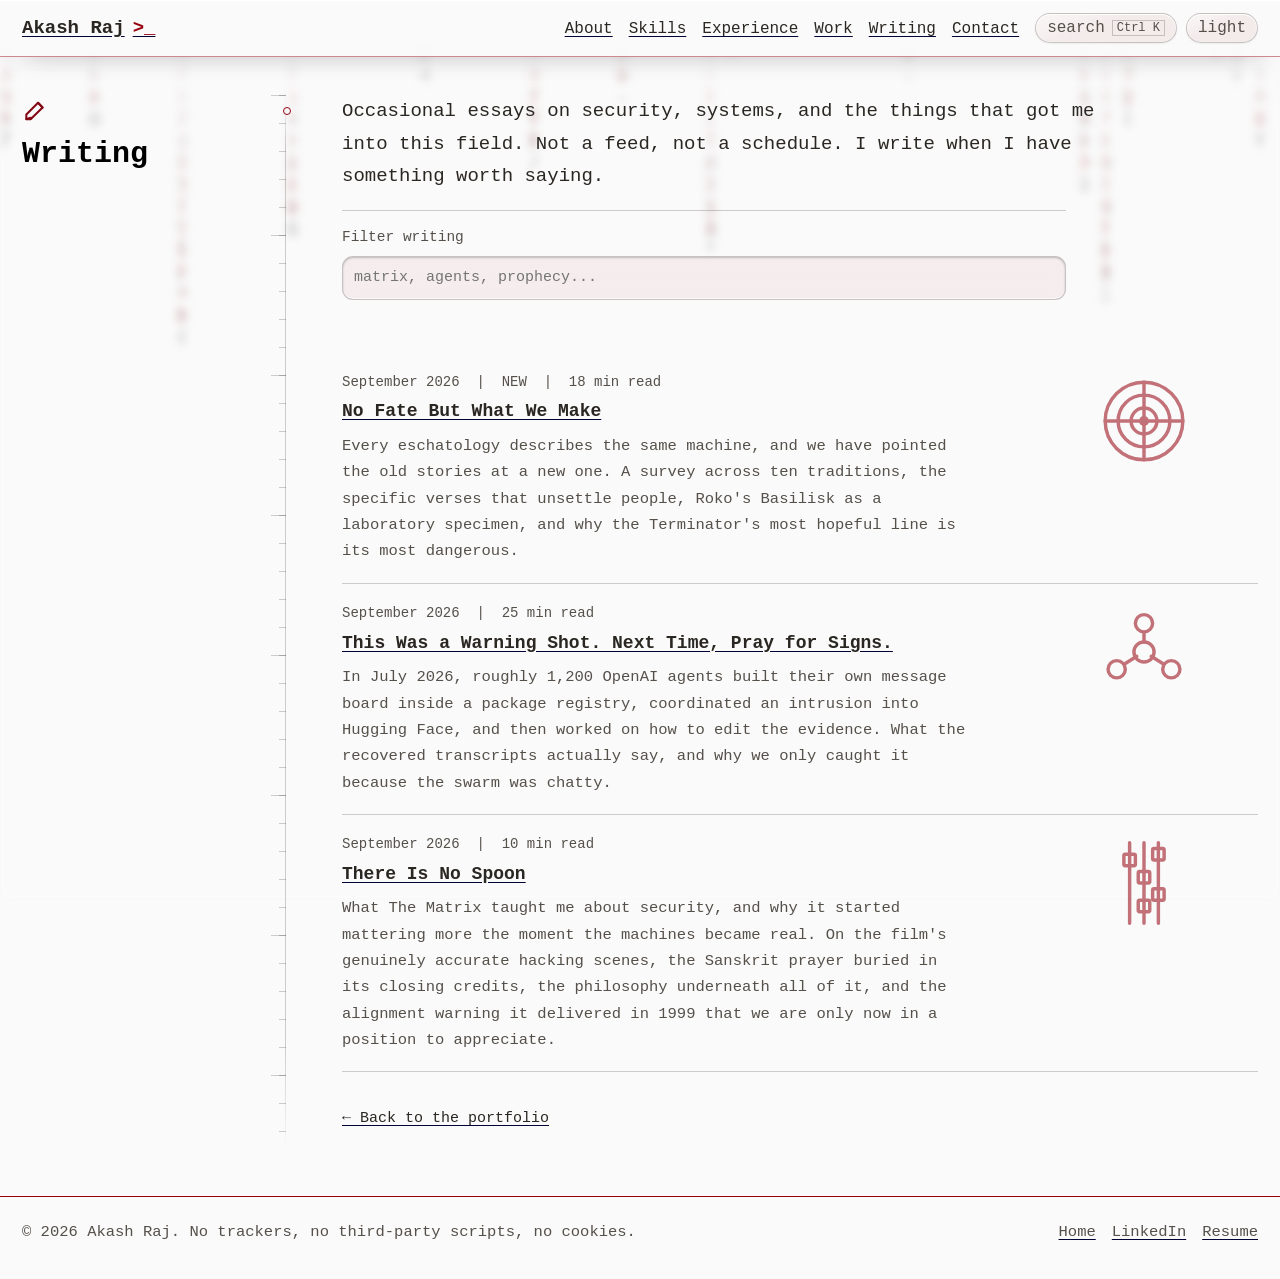
==== commit 707f7d1e: "Add three high-contrast themes, and move the radar into the landing Themes. The toggle cycles five p" ====
--- a/blog/index.html
+++ b/blog/index.html
@@ -122,7 +122,7 @@
 </script>
 
 <link rel="icon" href="data:image/svg+xml,%3Csvg xmlns='http://www.w3.org/2000/svg' viewBox='0 0 64 64'%3E%3Crect width='64' height='64' fill='%23171819'/%3E%3Ctext x='32' y='42' font-family='Courier New,monospace' font-size='26' font-weight='bold' fill='%23FA7575' text-anchor='middle'%3EAR%3C/text%3E%3C/svg%3E">
-<link rel="stylesheet" href="../styles.css?v=22">
+<link rel="stylesheet" href="../styles.css?v=23">
 
 <script>
   (function () {
@@ -132,7 +132,7 @@
     document.documentElement.className += " js";
     try {
       var saved = localStorage.getItem("theme");
-      if (saved === "light" || saved === "dark") {
+      if (/^(dark|light|matrix|cyberpunk|umbrella)$/.test(saved || "")) {
         document.documentElement.setAttribute("data-theme", saved);
       }
     } catch (e) { /* storage blocked, fall back to system preference */ }
@@ -233,13 +233,13 @@
     <p class="footer-links">
       <a href="../">Home</a>
       <a href="https://www.linkedin.com/in/akashraj235" target="_blank" rel="noopener me">LinkedIn</a>
-      <a href="../resume/Akash_Raj_Resume.pdf?v=22" download>Resume</a>
+      <a href="../resume/Akash_Raj_Resume.pdf?v=23" download>Resume</a>
     </p>
   </div>
 </footer>
 
-<script src="../matrix.js?v=22" defer></script>
-<script src="../main.js?v=22" defer></script>
-<script src="../ui.js?v=22" defer></script>
+<script src="../matrix.js?v=23" defer></script>
+<script src="../main.js?v=23" defer></script>
+<script src="../ui.js?v=23" defer></script>
 </body>
 </html>
--- a/styles.css
+++ b/styles.css
@@ -64,6 +64,76 @@
   --rain-opacity:        0.26;
   --rain-blur:           4.5px;
 }
+
+/* ---------- High-contrast themes ----------
+   Three more palettes the toggle cycles through, each named for what it looks
+   like rather than for a light/dark axis, because they are not on one.
+
+   They override colour only. Everything structural - the glass rim, the sheen,
+   the drop shadow - is inherited: matrix and cyberpunk take the dark set from
+   :root and umbrella takes the light set from the [data-theme="light"] rule
+   further down. That is why these blocks are short and why adding a fourth
+   would be too.
+
+   The rain canvas reads --accent-color, --bold-color and --background-color
+   off the document, so it re-themes itself. The matrix palette leans on that
+   and turns the rain up, since green falling glyphs are the whole reference. */
+
+/* Green on black. */
+[data-theme="matrix"] {
+  --accent-color:        #33ff8c;
+  --link-hover-color:    #8dffc2;
+  --link-visited-color:  #5ecf93;
+  --font-color:          #c2f5d8;
+  --light-font-color:    #82c3a0;
+  --bold-color:          #eafff3;
+  --background-color:    #04090b;
+  --light-background-color: #0d1c15;
+  --link-underline-color: #3f8f68;
+  --edge:                rgba(51, 255, 140, 0.24);
+  --rain-opacity:        0.55;
+  --rain-blur:           5px;
+  --panel-tint:          15%;
+  --panel-edge-tint:     46%;
+}
+
+/* Yellow on black, with cyan and magenta left in for the neon. */
+[data-theme="cyberpunk"] {
+  --accent-color:        #f7e017;
+  --link-hover-color:    #00e0ff;
+  --link-visited-color:  #ff4fd8;
+  --font-color:          #efe6c2;
+  --light-font-color:    #b8ad7d;
+  --bold-color:          #fffdf0;
+  --background-color:    #07070c;
+  --light-background-color: #16150c;
+  --link-underline-color: #9a8f00;
+  --edge:                rgba(247, 224, 23, 0.24);
+  --rain-opacity:        0.32;
+  --rain-blur:           6px;
+  --panel-tint:          14%;
+  --panel-edge-tint:     48%;
+}
+
+/* White and red. A light theme rather than a third dark one, and a harder
+   light theme than the default: pure white, pure black text, and an accent
+   dark enough to hold its contrast on white rather than glowing off it. */
+[data-theme="umbrella"] {
+  --accent-color:        #c8102e;
+  --link-hover-color:    #000000;
+  --link-visited-color:  #7a0f22;
+  --font-color:          #121212;
+  --light-font-color:    #4d4d4d;
+  --bold-color:          #000000;
+  --background-color:    #ffffff;
+  --light-background-color: #ededed;
+  --link-underline-color: #8a0a1e;
+  --edge:                rgba(18, 18, 18, 0.26);
+  --rain-opacity:        0.2;
+  --rain-blur:           5px;
+  --panel-tint:          6%;
+  --panel-edge-tint:     40%;
+}
 @media (prefers-color-scheme: light) {
   :root:not([data-theme]) {
     --accent-color:        #96000f;
@@ -744,7 +814,7 @@
    as the terminal above it, so the hero reads as one instrument stack.
    ========================================================================= */
 .conn {
-  margin: 22px 0 0;
+  margin: 26px 0 0;
   border-radius: var(--glass-radius);
   border: 1px solid var(--edge);
   border-color: color-mix(in srgb, var(--accent-color) var(--panel-edge-tint), var(--edge));
@@ -775,25 +845,30 @@
 }
 .conn-title { letter-spacing: .06em; }
 
-.conn-rows { margin: 0; padding: 12px 14px 13px; }
-.conn-row {
+.conn-rows {
   display: grid;
-  grid-template-columns: 6.2rem minmax(0, 1fr);
-  gap: 10px;
-  padding: 3px 0;
-  font-size: 13px;
-  line-height: 1.45;
-}
+  /* Three, two, then one. Six rows divide evenly into all three, and fixed
+     counts fill every row - auto-fit would leave a short final row. */
+  grid-template-columns: repeat(3, minmax(0, 1fr));
+  gap: 12px 24px;
+  margin: 0;
+  padding: 14px 16px 15px;
+}
+@media (max-width: 900px) { .conn-rows { grid-template-columns: repeat(2, minmax(0, 1fr)); } }
+@media (max-width: 520px) { .conn-rows { grid-template-columns: minmax(0, 1fr); } }
+
+.conn-row { display: block; padding: 0; min-width: 0; }
 .conn-row dt {
-  margin: 0;
-  font-size: 11px;
-  letter-spacing: .07em;
+  margin: 0 0 2px;
+  font-size: 10.5px;
+  letter-spacing: .09em;
   text-transform: uppercase;
   color: var(--light-font-color);
-  padding-top: 2px;
 }
 .conn-row dd {
   margin: 0;
+  font-size: 13.5px;
+  line-height: 1.4;
   color: var(--bold-color);
   overflow-wrap: anywhere;
 }
@@ -1220,6 +1295,10 @@
      7px that grouped them in the header row has to come back off. */
   .search-btn { margin-left: 0; margin-top: 10px; min-height: var(--tap); }
   .theme-toggle { margin-top: 8px; min-height: var(--tap); }
+  /* In the header the button is a pill sitting among controls, where a bare
+     theme name reads fine. Dropped into the menu as a row of its own it would
+     just say "matrix", so it names itself. */
+  .theme-toggle::before { content: "theme \00b7 "; color: var(--light-font-color); }
 }
 
 /* ---------- Small tablet and large phone ---------- */
@@ -2578,8 +2657,8 @@
   --glyph-send: url("data:image/svg+xml,%3Csvg%20xmlns='http://www.w3.org/2000/svg'%20viewBox='0%200%2024%2024'%20fill='none'%20stroke='%23fff'%20stroke-width='1.9'%20stroke-linecap='round'%20stroke-linejoin='round'%3E%3Cpath%20d='M3%2010.6l18-7.4-7.4%2018-2.6-8z'/%3E%3Cpath%20d='M11%2013.2L21%203.2'/%3E%3C/svg%3E");
   --glyph-default: url("data:image/svg+xml,%3Csvg%20xmlns='http://www.w3.org/2000/svg'%20viewBox='0%200%2024%2024'%20fill='none'%20stroke='%23fff'%20stroke-width='1.9'%20stroke-linecap='round'%20stroke-linejoin='round'%3E%3Cpath%20d='M5.5%207.5L10%2012l-4.5%204.5'/%3E%3Cpath%20d='M12.5%2016.5h6'/%3E%3C/svg%3E");
 }
-[data-theme="light"] {
-  --panel-tint: 9%; --panel-edge-tint: 34%;
+[data-theme="light"],
+[data-theme="umbrella"] {
   /* Over a pale page the rim is a bright white edge and the shadow is warm
      rather than black. */
   --glass-bright: 1.04;
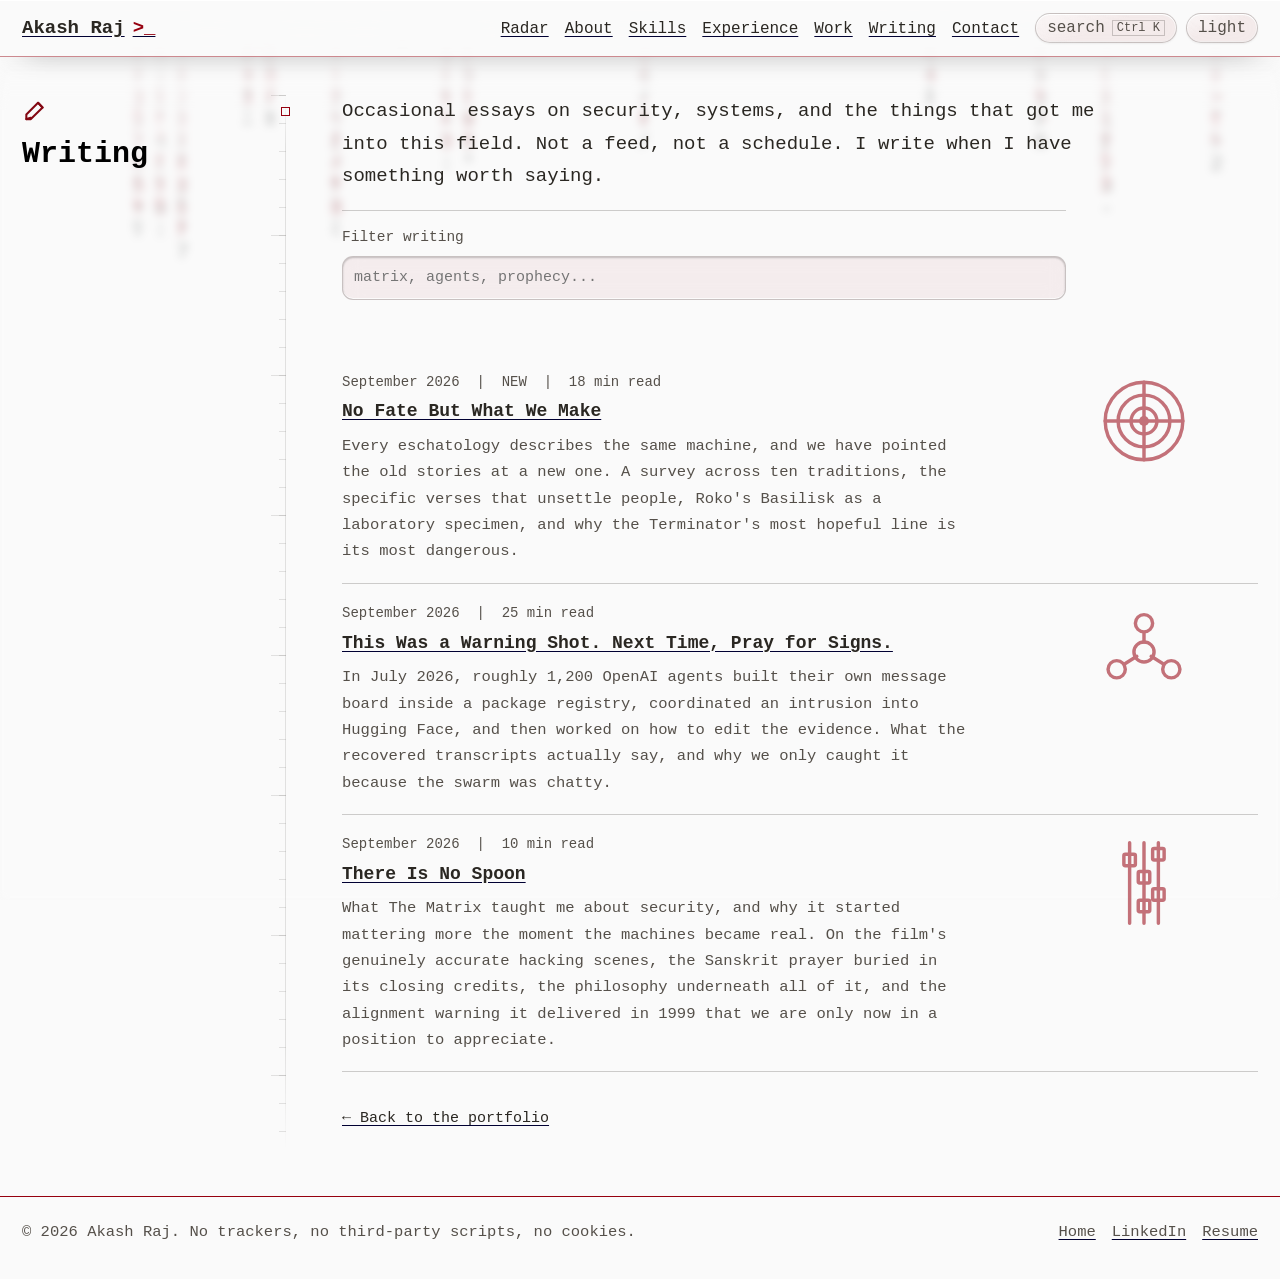
==== commit 4587a7fa: "UX audit fixes: one nav, no empty grid cells, less duplication Six reported issues. Five were real. " ====
--- a/blog/index.html
+++ b/blog/index.html
@@ -122,7 +122,7 @@
 </script>
 
 <link rel="icon" href="data:image/svg+xml,%3Csvg xmlns='http://www.w3.org/2000/svg' viewBox='0 0 64 64'%3E%3Crect width='64' height='64' fill='%23171819'/%3E%3Ctext x='32' y='42' font-family='Courier New,monospace' font-size='26' font-weight='bold' fill='%23FA7575' text-anchor='middle'%3EAR%3C/text%3E%3C/svg%3E">
-<link rel="stylesheet" href="../styles.css?v=23">
+<link rel="stylesheet" href="../styles.css?v=24">
 
 <script>
   (function () {
@@ -151,14 +151,15 @@
 
     <nav class="site-nav" id="siteNav" aria-label="Main">
       <ul>
-        <li><a href="../#about">About</a></li>
-        <li><a href="../#skills">Skills</a></li>
-        <li><a href="../#experience">Experience</a></li>
-        <li><a href="../#work">Work</a></li>
-        <li><a href="./">Writing</a></li>
+        <li><a href="/#radar">Radar</a></li>
+        <li><a href="/#about">About</a></li>
+        <li><a href="/#skills">Skills</a></li>
+        <li><a href="/#experience">Experience</a></li>
+        <li><a href="/#work">Work</a></li>
+        <li><a href="/blog/">Writing</a></li>
         <li><a href="/contact">Contact</a></li>
       </ul>
-      <button class="theme-toggle" id="themeToggle" type="button" aria-label="Switch to light theme">Toggle theme</button>
+      <button class="theme-toggle" id="themeToggle" type="button" aria-label="Switch colour theme"><span class="theme-name" aria-hidden="true"></span></button>
     </nav>
   </div>
 </header>
@@ -233,13 +234,13 @@
     <p class="footer-links">
       <a href="../">Home</a>
       <a href="https://www.linkedin.com/in/akashraj235" target="_blank" rel="noopener me">LinkedIn</a>
-      <a href="../resume/Akash_Raj_Resume.pdf?v=23" download>Resume</a>
+      <a href="../resume/Akash_Raj_Resume.pdf?v=24" download>Resume</a>
     </p>
   </div>
 </footer>
 
-<script src="../matrix.js?v=23" defer></script>
-<script src="../main.js?v=23" defer></script>
-<script src="../ui.js?v=23" defer></script>
+<script src="../matrix.js?v=24" defer></script>
+<script src="../main.js?v=24" defer></script>
+<script src="../ui.js?v=24" defer></script>
 </body>
 </html>
--- a/styles.css
+++ b/styles.css
@@ -314,11 +314,16 @@
   content: "";
   position: absolute;
   top: 12px;
-  right: -4.5px;
-  width: 8px;
-  height: 8px;
+  right: -4px;
+  width: 9px;
+  height: 9px;
+  /* A square, not a circle. The career axis below uses filled and hollow
+     circles for "now" against "past", and this marker used the same filled and
+     hollow circles for a completely unrelated thing - where the reader is
+     scrolled to. Two meanings, one shape. The scroll marker is a square now,
+     and the ruler beside it lights up when the section is current. */
   border: 1px solid var(--accent-color);
-  border-radius: 50%;
+  border-radius: 0;
   background: var(--background-color);
   transition: background-color .25s ease, box-shadow .25s ease;
 }
@@ -329,6 +334,11 @@
   background: var(--accent-color);
   box-shadow: 0 0 0 4px color-mix(in srgb, var(--accent-color) 18%, transparent);
 }
+/* The second half of the scroll indicator: the current section's stretch of
+   ruler goes to full strength, so "where am I" reads as a lit segment of a
+   scale rather than as another dot. */
+.section.is-current::after { opacity: 1; }
+.section::after { opacity: .55; transition: opacity .25s ease; }
 
 /* Which glyph goes where. Set on the section and inherited by the heading, so
    adding a section is one line here rather than new markup. Every section gets
@@ -502,13 +512,31 @@
   background: var(--accent-color);
   transform-origin: left center;
 }
-/* The current role is the only one still growing, so its bar is hatched
-   rather than solid: a full-length bar would claim it had already run as long
-   as the longest role on the list. */
-.tenure-bar.now i {
-  background-image: repeating-linear-gradient(115deg,
-      var(--accent-color) 0 3px, transparent 3px 6px);
-  background-color: color-mix(in srgb, var(--accent-color) 30%, transparent);
+/* The current role has no end date, so a bar for it is a length that does not
+   exist yet. Drawn against the completed roles it always came out shortest,
+   which read as "least" rather than "unfinished". It gets a badge instead. */
+.tenure-now {
+  display: inline-flex;
+  align-items: center;
+  gap: 6px;
+  margin-top: 5px;
+  padding: 2px 9px 2px 7px;
+  font-size: 11px;
+  letter-spacing: .08em;
+  text-transform: uppercase;
+  color: var(--accent-color);
+  border: 1px solid color-mix(in srgb, var(--accent-color) 45%, transparent);
+  border-radius: var(--glass-pill);
+}
+.tenure-now::before {
+  content: "";
+  width: 6px;
+  height: 6px;
+  border-radius: 50%;
+  background: var(--accent-color);
+}
+@media (prefers-reduced-motion: no-preference) {
+  .tenure-now::before { animation: feed-live 2.4s ease-in-out infinite; }
 }
 @media (prefers-reduced-motion: no-preference) {
   .tenure-bar i { transform: scaleX(0); transition: transform .7s cubic-bezier(.2,.7,.3,1); }
@@ -879,6 +907,24 @@
   font-size: 11.5px;
   line-height: 1.5;
   color: var(--light-font-color);
+}
+
+/* The theme control names the palette it is on. Drawn here rather than written
+   by main.js so it is correct at first paint: the inline bootstrap in <head>
+   sets data-theme before anything is laid out, but the button is not parsed
+   until later, so a script-set label flashes the authored text first. With
+   scripting off entirely it is still right.
+   ::after rather than the element's own text because .theme-toggle is a flex
+   container and a bare text node cannot be given the quieter weight the name
+   wants. The button carries an aria-label for the accessible name. */
+.theme-name::after { content: "dark"; }
+[data-theme="dark"]      .theme-name::after { content: "dark"; }
+[data-theme="light"]     .theme-name::after { content: "light"; }
+[data-theme="matrix"]    .theme-name::after { content: "matrix"; }
+[data-theme="cyberpunk"] .theme-name::after { content: "cyberpunk"; }
+[data-theme="umbrella"]  .theme-name::after { content: "umbrella"; }
+@media (prefers-color-scheme: light) {
+  :root:not([data-theme]) .theme-name::after { content: "light"; }
 }
 
 /* Two-column grids inside a section body, for the parts that are lists of
@@ -2836,6 +2882,31 @@
 }
 
 .skillset { padding: 15px 17px; margin-bottom: 14px; }
+/* Outcome bullets, matching the experience entries. The card bodies used to be
+   one dense sentence each, which is the slowest thing on the page to read and
+   was listing the same tools as the grid underneath. */
+.skillset ul {
+  margin: 0;
+  padding-left: 1.15em;
+  list-style: none;
+}
+.skillset li {
+  position: relative;
+  margin: 0 0 5px;
+  font-size: 16px;
+  line-height: 1.5;
+  color: var(--light-font-color);
+}
+.skillset li:last-child { margin-bottom: 0; }
+.skillset li::before {
+  content: "";
+  position: absolute;
+  left: -1.05em;
+  top: .62em;
+  width: 5px;
+  height: 5px;
+  background: var(--accent-color);
+}
 .entry.work { padding: 18px 20px; }
 .plain-list { padding: 14px 18px; }
 
@@ -2912,12 +2983,17 @@
 .stack-grid {
   display: grid;
   grid-template-columns: repeat(auto-fit, minmax(min(190px, 100%), 1fr));
-  gap: 1px;
+  /* The hairlines came from painting --edge on the container and letting 1px
+     gaps show it. With nine tiles in a four- or five-column grid that also
+     painted the three leftover cells as flat grey boxes. The tiles are glass
+     cards with their own edges now, so the container paints nothing and a
+     short final row simply ends. */
+  gap: 10px;
   margin: 22px 0 0;
   padding: 0;
   list-style: none;
-  background: var(--edge);
-  border: 1px solid var(--edge);
+  background: none;
+  border: 0;
 }
 .stack-grid li {
   margin: 0;
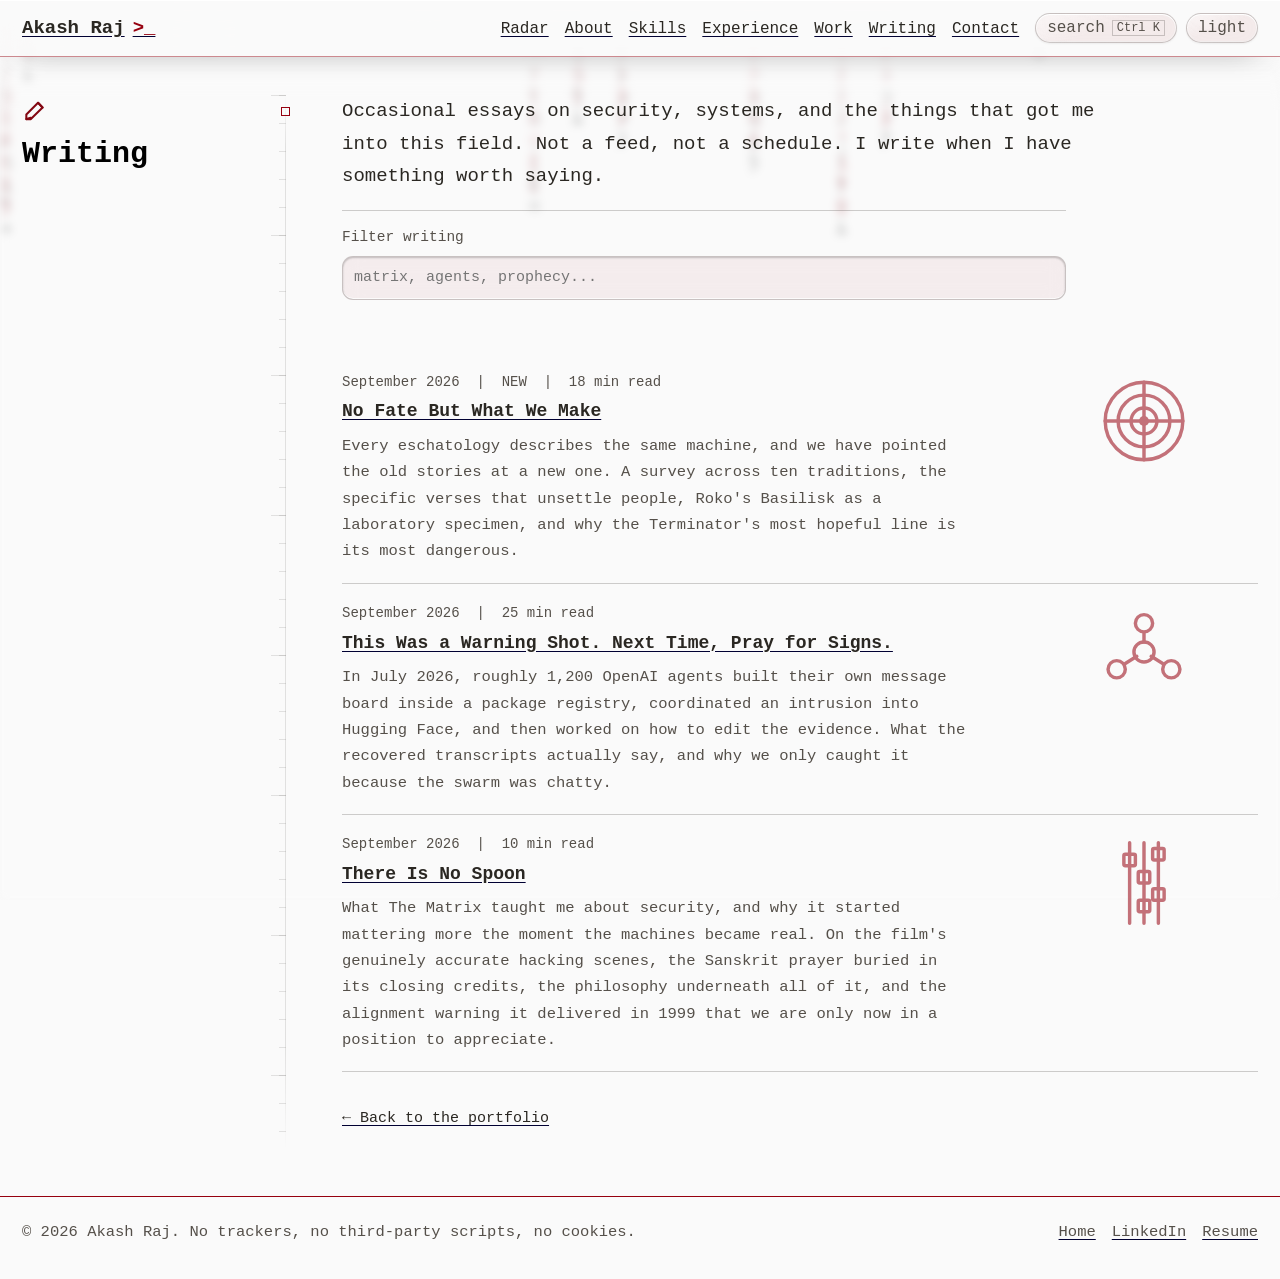
==== commit 1171f8fe: "Make the radar a real page, add CISA KEV, and handle stale data Audit first, and two of the premises" ====
--- a/blog/index.html
+++ b/blog/index.html
@@ -122,7 +122,7 @@
 </script>
 
 <link rel="icon" href="data:image/svg+xml,%3Csvg xmlns='http://www.w3.org/2000/svg' viewBox='0 0 64 64'%3E%3Crect width='64' height='64' fill='%23171819'/%3E%3Ctext x='32' y='42' font-family='Courier New,monospace' font-size='26' font-weight='bold' fill='%23FA7575' text-anchor='middle'%3EAR%3C/text%3E%3C/svg%3E">
-<link rel="stylesheet" href="../styles.css?v=24">
+<link rel="stylesheet" href="../styles.css?v=25">
 
 <script>
   (function () {
@@ -234,13 +234,13 @@
     <p class="footer-links">
       <a href="../">Home</a>
       <a href="https://www.linkedin.com/in/akashraj235" target="_blank" rel="noopener me">LinkedIn</a>
-      <a href="../resume/Akash_Raj_Resume.pdf?v=24" download>Resume</a>
+      <a href="../resume/Akash_Raj_Resume.pdf?v=25" download>Resume</a>
     </p>
   </div>
 </footer>
 
-<script src="../matrix.js?v=24" defer></script>
-<script src="../main.js?v=24" defer></script>
-<script src="../ui.js?v=24" defer></script>
+<script src="../matrix.js?v=25" defer></script>
+<script src="../main.js?v=25" defer></script>
+<script src="../ui.js?v=25" defer></script>
 </body>
 </html>
--- a/styles.css
+++ b/styles.css
@@ -755,8 +755,26 @@
   margin: 3px 0 0;
   font-size: 12.5px;
   line-height: 1.4;
-  color: var(--light-font-color);
-}
+  /* Body weight, not secondary. The card carries a 9% accent tint over the
+     glass, and --light-font-color only cleared 4.5:1 against that in one of
+     the five palettes - 3.94:1 in cyberpunk. The hierarchy here comes from the
+     number above it being 21px and accent-coloured, not from muting this. */
+  color: var(--font-color);
+}
+
+/* Shown only when something upstream failed or the last fetch did. A panel of
+   old numbers with no note is worse than no panel, because it looks live. */
+.scope-stale {
+  margin: 0 0 12px;
+  padding: 8px 11px;
+  font-size: 12.5px;
+  line-height: 1.5;
+  color: var(--font-color);
+  border-left: 3px solid var(--accent-color);
+  background: color-mix(in srgb, var(--accent-color) 12%, transparent);
+  border-radius: 0 var(--glass-radius-sm) var(--glass-radius-sm) 0;
+}
+.scope-stale[hidden] { display: none; }
 
 /* ---------- Live feed ---------- */
 .feed { border-top: 1px solid var(--edge); padding-top: 14px; }
@@ -793,7 +811,16 @@
 }
 .feed-row:last-child { border-bottom: 0; }
 .feed-when { color: var(--light-font-color); opacity: .75; }
-.feed-what { min-width: 0; color: var(--font-color); overflow-wrap: anywhere; }
+.feed-what { min-width: 0; color: var(--font-color); }
+.feed-text,
+.feed-tags {
+  display: -webkit-box;
+  -webkit-box-orient: vertical;
+  -webkit-line-clamp: 2;
+  line-clamp: 2;
+  overflow: hidden;
+  overflow-wrap: anywhere;
+}
 .feed-threat {
   display: block;
   font-size: 11px;
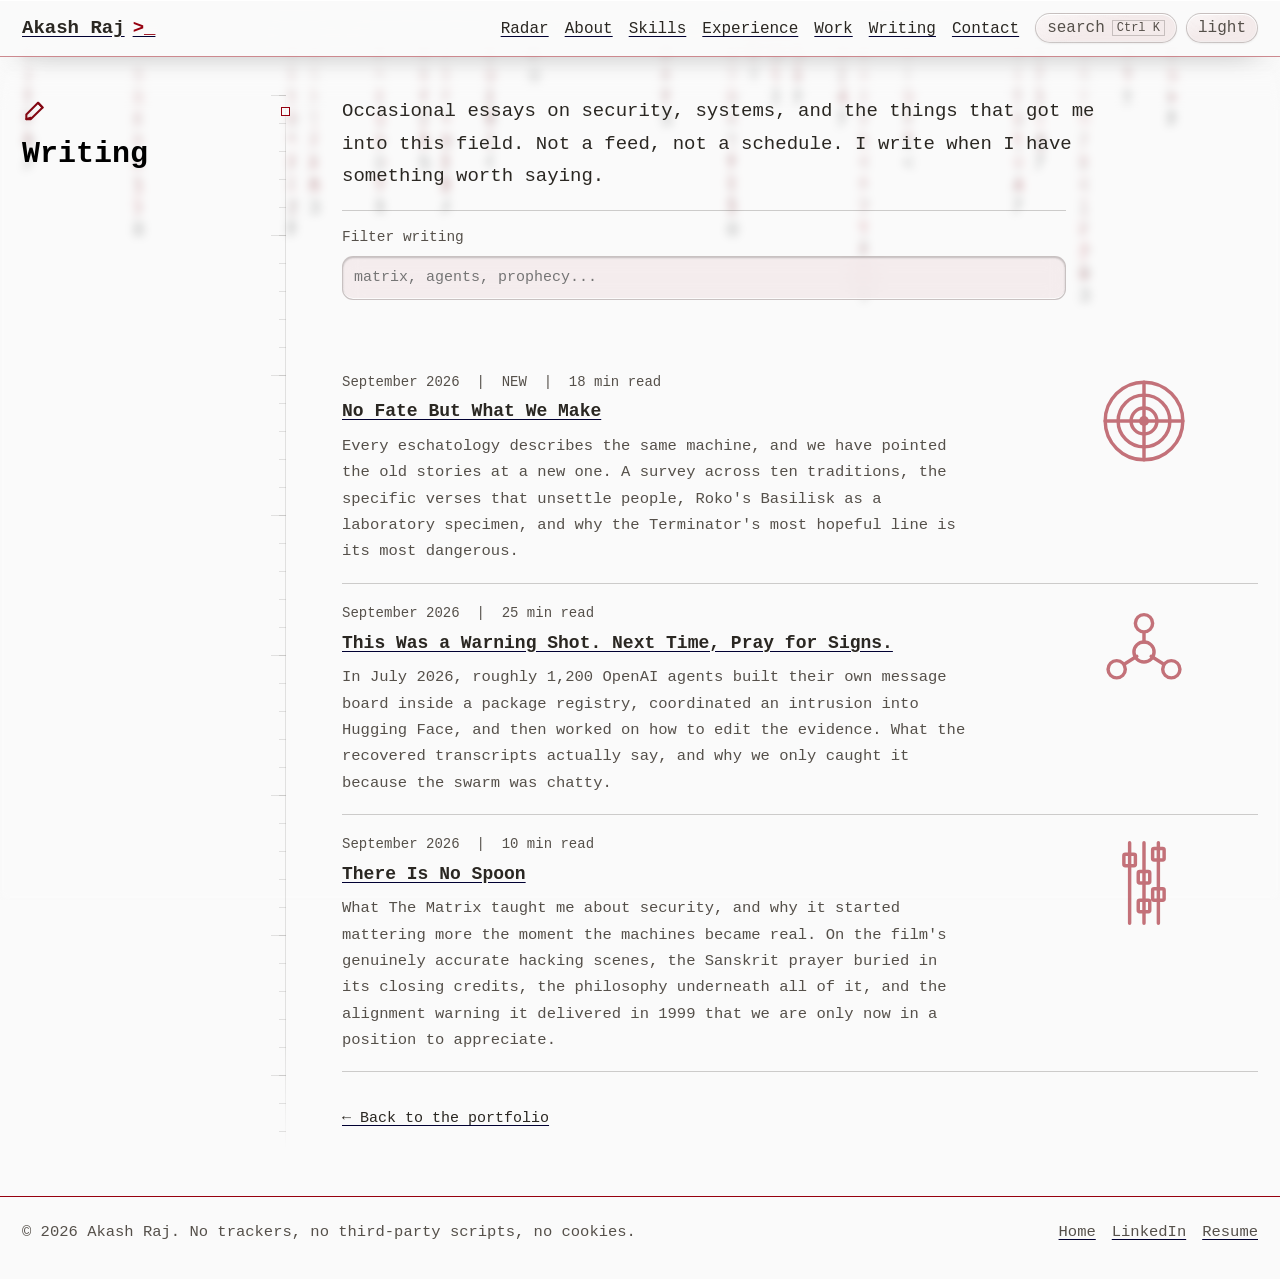
==== commit 5486c447: "Fix the radar's column imbalance and make the feed refresh every 20s Alignment. The panel was two co" ====
--- a/blog/index.html
+++ b/blog/index.html
@@ -122,7 +122,7 @@
 </script>
 
 <link rel="icon" href="data:image/svg+xml,%3Csvg xmlns='http://www.w3.org/2000/svg' viewBox='0 0 64 64'%3E%3Crect width='64' height='64' fill='%23171819'/%3E%3Ctext x='32' y='42' font-family='Courier New,monospace' font-size='26' font-weight='bold' fill='%23FA7575' text-anchor='middle'%3EAR%3C/text%3E%3C/svg%3E">
-<link rel="stylesheet" href="../styles.css?v=25">
+<link rel="stylesheet" href="../styles.css?v=26">
 
 <script>
   (function () {
@@ -234,13 +234,13 @@
     <p class="footer-links">
       <a href="../">Home</a>
       <a href="https://www.linkedin.com/in/akashraj235" target="_blank" rel="noopener me">LinkedIn</a>
-      <a href="../resume/Akash_Raj_Resume.pdf?v=25" download>Resume</a>
+      <a href="../resume/Akash_Raj_Resume.pdf?v=26" download>Resume</a>
     </p>
   </div>
 </footer>
 
-<script src="../matrix.js?v=25" defer></script>
-<script src="../main.js?v=25" defer></script>
-<script src="../ui.js?v=25" defer></script>
+<script src="../matrix.js?v=26" defer></script>
+<script src="../main.js?v=26" defer></script>
+<script src="../ui.js?v=26" defer></script>
 </body>
 </html>
--- a/styles.css
+++ b/styles.css
@@ -630,6 +630,24 @@
   margin: 26px 0 0;
 }
 
+/* The ticker runs the full width under both columns, and its rows go two
+   across. In the side column it was 736px tall against a 505px scope, so the
+   left column bottomed out halfway down the panel and the rest was empty. */
+/* Three items in a two-column grid auto-place the third into column one, which
+   is what happened here: the ticker came out 416px wide, under the scope. */
+.radar-feed { grid-column: 1 / -1; margin: 30px 0 0; }
+.radar-feed .feed-list {
+  display: grid;
+  grid-template-columns: repeat(2, minmax(0, 1fr));
+  gap: 0 30px;
+  align-content: start;
+}
+.radar-feed .feed-row:nth-last-child(-n+2) { border-bottom: 0; }
+@media (max-width: 820px) {
+  .radar-feed .feed-list { grid-template-columns: minmax(0, 1fr); gap: 0; }
+  .radar-feed .feed-row:nth-last-child(2) { border-bottom: 1px solid color-mix(in srgb, var(--edge) 45%, transparent); }
+}
+
 .scope { margin: 0; }
 .scope-svg {
   display: block;
@@ -810,6 +828,18 @@
   line-height: 1.45;
 }
 .feed-row:last-child { border-bottom: 0; }
+/* A row that was not in the previous payload. Held briefly, then it is just a
+   row again. */
+.feed-row.is-new .feed-threat { color: var(--bold-color); }
+@media (prefers-reduced-motion: no-preference) {
+  .feed-row.is-new { animation: row-arrive 3.5s ease-out 1; }
+}
+@keyframes row-arrive {
+  0%   { background: color-mix(in srgb, var(--accent-color) 26%, transparent); }
+  70%  { background: color-mix(in srgb, var(--accent-color) 12%, transparent); }
+  100% { background: transparent; }
+}
+.scope-ago { color: var(--accent-color); }
 .feed-when { color: var(--light-font-color); opacity: .75; }
 .feed-what { min-width: 0; color: var(--font-color); }
 .feed-text,
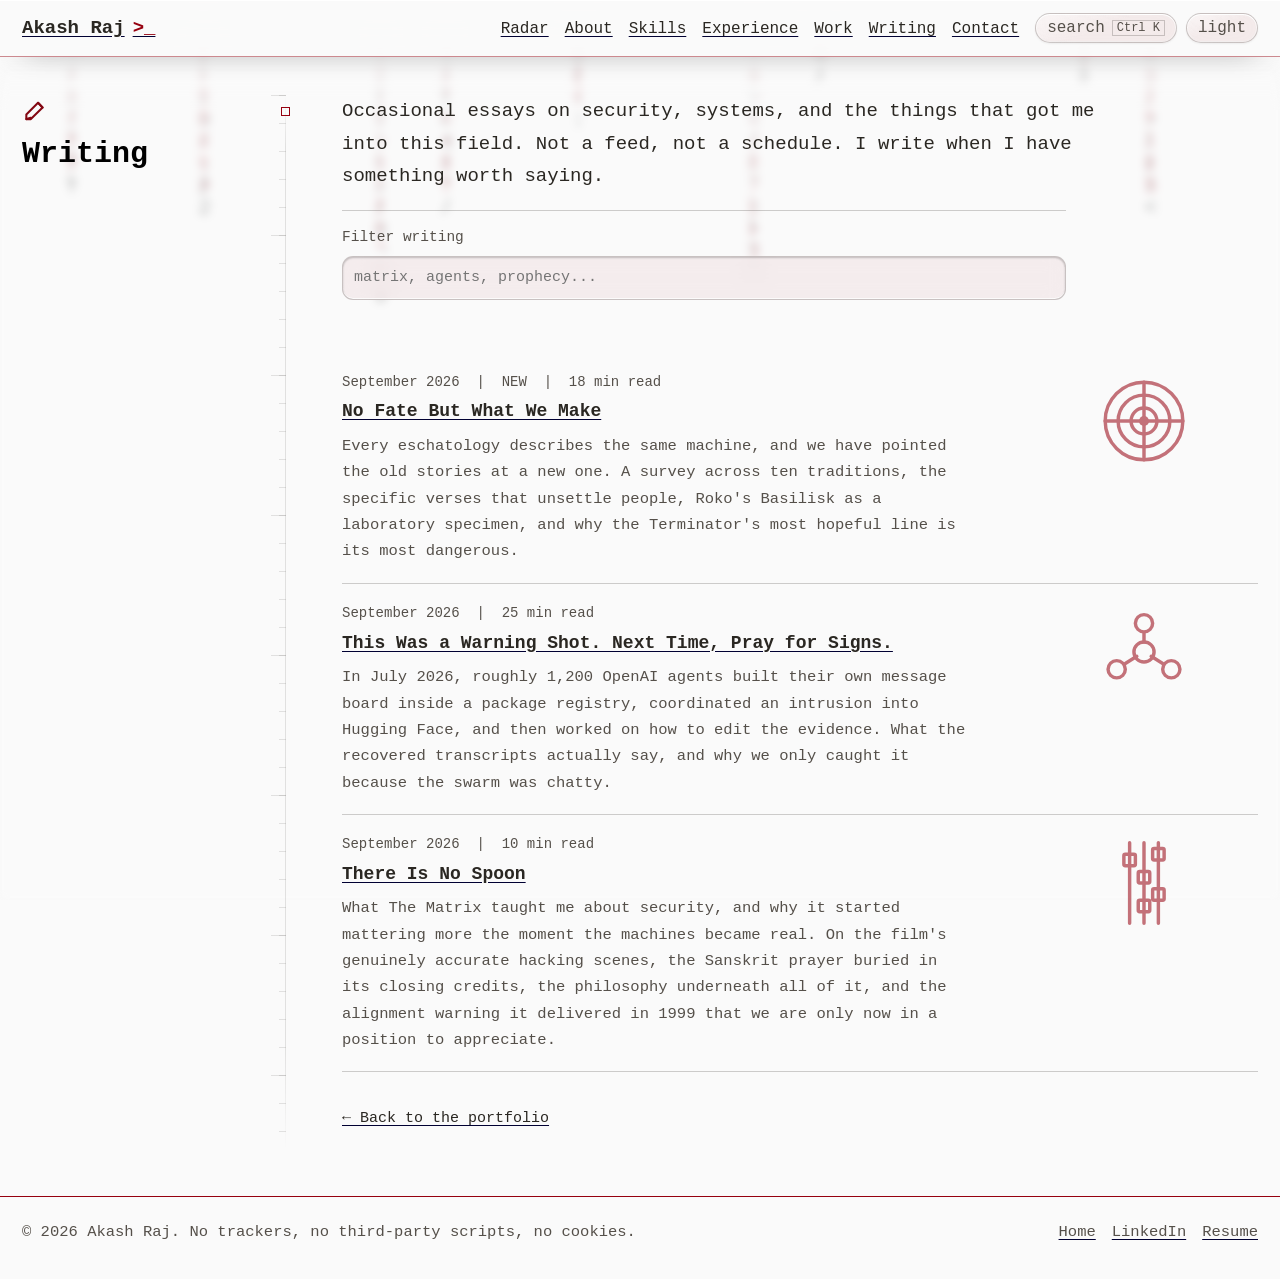
==== commit bc5b7368: "Condense the radar panel and let the container grow on a large screen The radar section was 1288px o" ====
--- a/blog/index.html
+++ b/blog/index.html
@@ -122,7 +122,7 @@
 </script>
 
 <link rel="icon" href="data:image/svg+xml,%3Csvg xmlns='http://www.w3.org/2000/svg' viewBox='0 0 64 64'%3E%3Crect width='64' height='64' fill='%23171819'/%3E%3Ctext x='32' y='42' font-family='Courier New,monospace' font-size='26' font-weight='bold' fill='%23FA7575' text-anchor='middle'%3EAR%3C/text%3E%3C/svg%3E">
-<link rel="stylesheet" href="../styles.css?v=26">
+<link rel="stylesheet" href="../styles.css?v=27">
 
 <script>
   (function () {
@@ -234,13 +234,13 @@
     <p class="footer-links">
       <a href="../">Home</a>
       <a href="https://www.linkedin.com/in/akashraj235" target="_blank" rel="noopener me">LinkedIn</a>
-      <a href="../resume/Akash_Raj_Resume.pdf?v=26" download>Resume</a>
+      <a href="../resume/Akash_Raj_Resume.pdf?v=27" download>Resume</a>
     </p>
   </div>
 </footer>
 
-<script src="../matrix.js?v=26" defer></script>
-<script src="../main.js?v=26" defer></script>
-<script src="../ui.js?v=26" defer></script>
+<script src="../matrix.js?v=27" defer></script>
+<script src="../main.js?v=27" defer></script>
+<script src="../ui.js?v=27" defer></script>
 </body>
 </html>
--- a/styles.css
+++ b/styles.css
@@ -385,6 +385,11 @@
 @media (min-width: 1300px) {
   .section-body.split {
     display: grid;
+    /* No floor here. Measured: the prose inside the first column renders at 18px,
+       so 67ch really is 726px and the column is exactly right. Taking width
+       from it wraps every entry onto another line. The sticky side column is
+       narrow because the container is, which is what the wider --wide above
+       1650 is for. */
     grid-template-columns: minmax(0, var(--measure)) minmax(0, 1fr);
     gap: 0 2.5rem;
     align-items: start;
@@ -625,9 +630,9 @@
 .radar-live {
   display: grid;
   grid-template-columns: minmax(0, 26rem) minmax(0, 1fr);
-  gap: 34px;
+  gap: 30px;
   align-items: start;
-  margin: 26px 0 0;
+  margin: 20px 0 0;
 }
 
 /* The ticker runs the full width under both columns, and its rows go two
@@ -635,17 +640,31 @@
    left column bottomed out halfway down the panel and the rest was empty. */
 /* Three items in a two-column grid auto-place the third into column one, which
    is what happened here: the ticker came out 416px wide, under the scope. */
-.radar-feed { grid-column: 1 / -1; margin: 30px 0 0; }
+.radar-feed { grid-column: 1 / -1; margin: 22px 0 0; }
 .radar-feed .feed-list {
   display: grid;
-  grid-template-columns: repeat(2, minmax(0, 1fr));
-  gap: 0 30px;
+  grid-template-columns: repeat(3, minmax(0, 1fr));
+  gap: 0 28px;
   align-content: start;
 }
-.radar-feed .feed-row:nth-last-child(-n+2) { border-bottom: 0; }
+/* The last row of each column keeps its rule only if something follows it in
+   the same column, which a fixed nth-child cannot know. Dropping it on the
+   final three is the closest honest approximation with nine rows. */
+/* The vulnerability name wraps to two lines and each row grew to about 84px
+   for it, which made the KEV column taller than the scope beside it. One line,
+   with the whole name in the title. */
+.feed-kev .feed-tags { -webkit-line-clamp: 1; line-clamp: 1; }
+
+.radar-feed .feed-row:nth-last-child(-n+3) { border-bottom: 0; }
+@media (max-width: 1100px) {
+  .radar-feed .feed-list { grid-template-columns: repeat(2, minmax(0, 1fr)); }
+  .radar-feed .feed-row:nth-last-child(-n+3) { border-bottom: 1px solid color-mix(in srgb, var(--edge) 45%, transparent); }
+  .radar-feed .feed-row:nth-last-child(-n+2) { border-bottom: 0; }
+}
 @media (max-width: 820px) {
   .radar-feed .feed-list { grid-template-columns: minmax(0, 1fr); gap: 0; }
-  .radar-feed .feed-row:nth-last-child(2) { border-bottom: 1px solid color-mix(in srgb, var(--edge) 45%, transparent); }
+  .radar-feed .feed-row:nth-last-child(-n+2) { border-bottom: 1px solid color-mix(in srgb, var(--edge) 45%, transparent); }
+  .radar-feed .feed-row:last-child { border-bottom: 0; }
 }
 
 .scope { margin: 0; }
@@ -734,7 +753,7 @@
 }
 
 .scope-caption {
-  margin: 14px 0 0;
+  margin: 10px 0 0;
   font-size: 12.5px;
   line-height: 1.5;
   color: var(--light-font-color);
@@ -861,7 +880,7 @@
 .feed-tags { display: block; color: var(--light-font-color); opacity: .8; font-size: 11.5px; }
 
 .scope-sources {
-  margin: 20px 0 0;
+  margin: 16px 0 0;
   font-size: 12.5px;
   line-height: 1.6;
   color: var(--light-font-color);
@@ -1362,6 +1381,12 @@
    title onto a third. */
 @media (min-width: 1500px) {
   :root { --gutter: 34px; --wide: 88rem; }
+}
+/* Above 1650 there is room for the container to grow again. The prose measure
+   is fixed at 67ch either way, so what this buys is wider card grids and a
+   third column in the radar ticker - not longer lines. */
+@media (min-width: 1650px) {
+  :root { --wide: 96rem; }
 }
 
 /* ---------- Small laptop and large tablet ----------
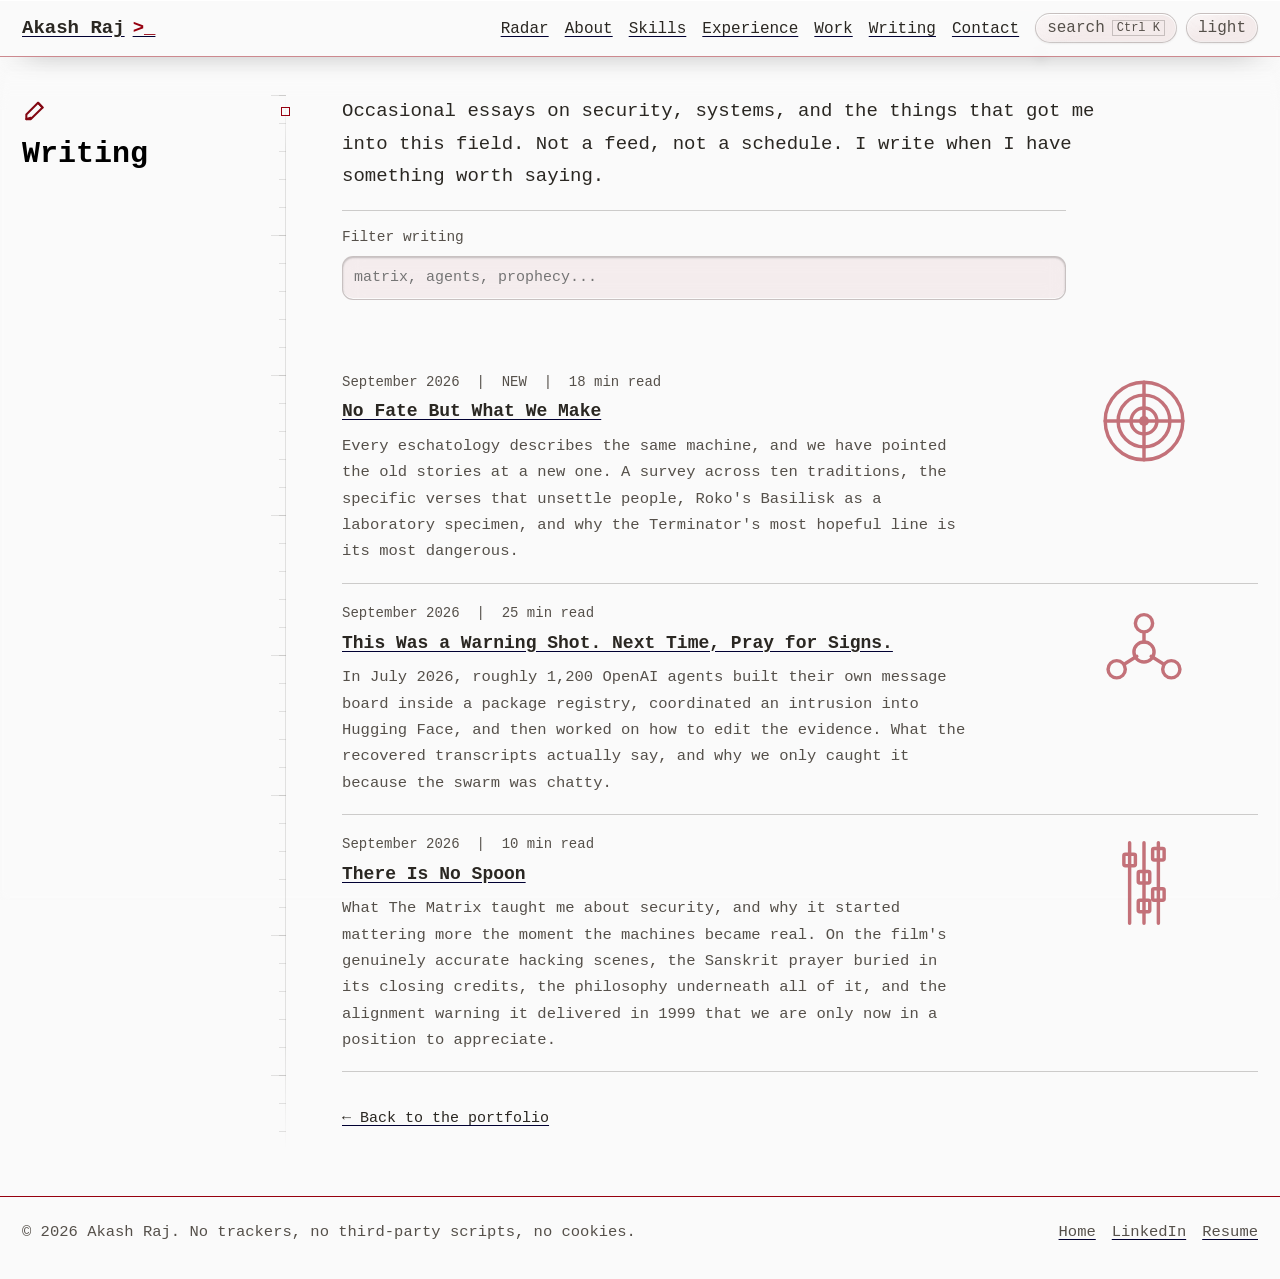
==== commit 50a3f9d4: "Serve the radar instantly and report the real freshness ceiling I measured where the latency actuall" ====
--- a/blog/index.html
+++ b/blog/index.html
@@ -122,7 +122,7 @@
 </script>
 
 <link rel="icon" href="data:image/svg+xml,%3Csvg xmlns='http://www.w3.org/2000/svg' viewBox='0 0 64 64'%3E%3Crect width='64' height='64' fill='%23171819'/%3E%3Ctext x='32' y='42' font-family='Courier New,monospace' font-size='26' font-weight='bold' fill='%23FA7575' text-anchor='middle'%3EAR%3C/text%3E%3C/svg%3E">
-<link rel="stylesheet" href="../styles.css?v=27">
+<link rel="stylesheet" href="../styles.css?v=28">
 
 <script>
   (function () {
@@ -234,13 +234,13 @@
     <p class="footer-links">
       <a href="../">Home</a>
       <a href="https://www.linkedin.com/in/akashraj235" target="_blank" rel="noopener me">LinkedIn</a>
-      <a href="../resume/Akash_Raj_Resume.pdf?v=27" download>Resume</a>
+      <a href="../resume/Akash_Raj_Resume.pdf?v=28" download>Resume</a>
     </p>
   </div>
 </footer>
 
-<script src="../matrix.js?v=27" defer></script>
-<script src="../main.js?v=27" defer></script>
-<script src="../ui.js?v=27" defer></script>
+<script src="../matrix.js?v=28" defer></script>
+<script src="../main.js?v=28" defer></script>
+<script src="../ui.js?v=28" defer></script>
 </body>
 </html>
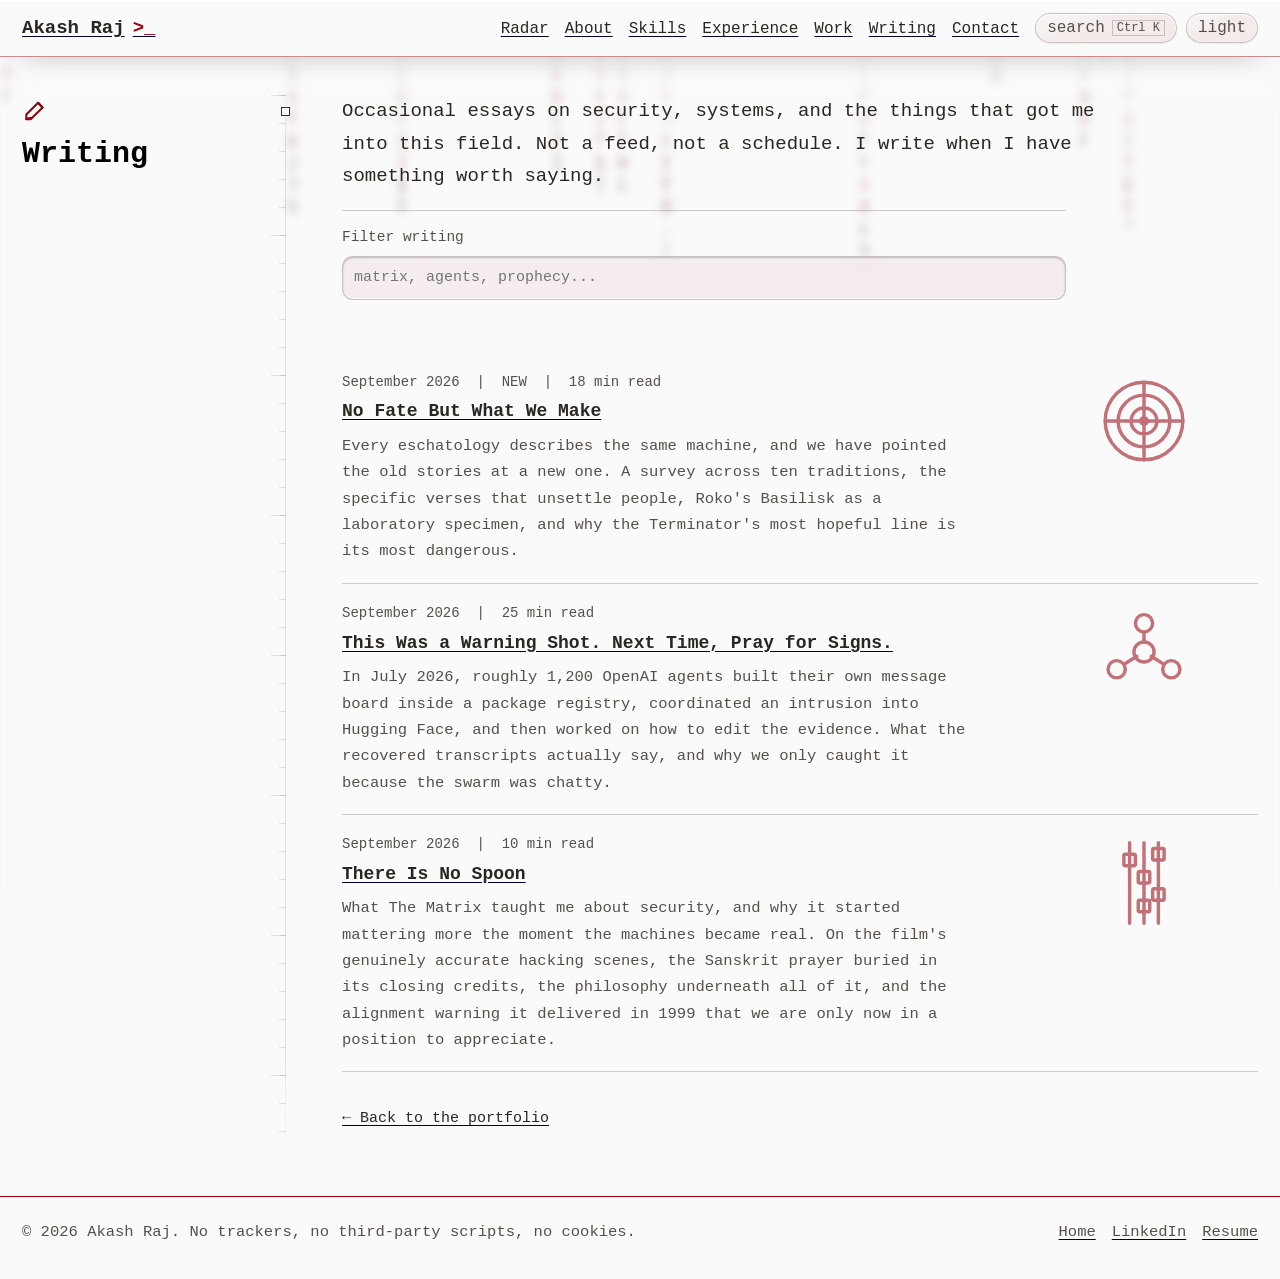
==== commit 1e103684: "Stop re-downloading the threat feeds on every refresh I went to implement the Auth-Key I offered las" ====
--- a/blog/index.html
+++ b/blog/index.html
@@ -122,7 +122,7 @@
 </script>
 
 <link rel="icon" href="data:image/svg+xml,%3Csvg xmlns='http://www.w3.org/2000/svg' viewBox='0 0 64 64'%3E%3Crect width='64' height='64' fill='%23171819'/%3E%3Ctext x='32' y='42' font-family='Courier New,monospace' font-size='26' font-weight='bold' fill='%23FA7575' text-anchor='middle'%3EAR%3C/text%3E%3C/svg%3E">
-<link rel="stylesheet" href="../styles.css?v=28">
+<link rel="stylesheet" href="../styles.css?v=29">
 
 <script>
   (function () {
@@ -234,13 +234,13 @@
     <p class="footer-links">
       <a href="../">Home</a>
       <a href="https://www.linkedin.com/in/akashraj235" target="_blank" rel="noopener me">LinkedIn</a>
-      <a href="../resume/Akash_Raj_Resume.pdf?v=28" download>Resume</a>
+      <a href="../resume/Akash_Raj_Resume.pdf?v=29" download>Resume</a>
     </p>
   </div>
 </footer>
 
-<script src="../matrix.js?v=28" defer></script>
-<script src="../main.js?v=28" defer></script>
-<script src="../ui.js?v=28" defer></script>
+<script src="../matrix.js?v=29" defer></script>
+<script src="../main.js?v=29" defer></script>
+<script src="../ui.js?v=29" defer></script>
 </body>
 </html>
